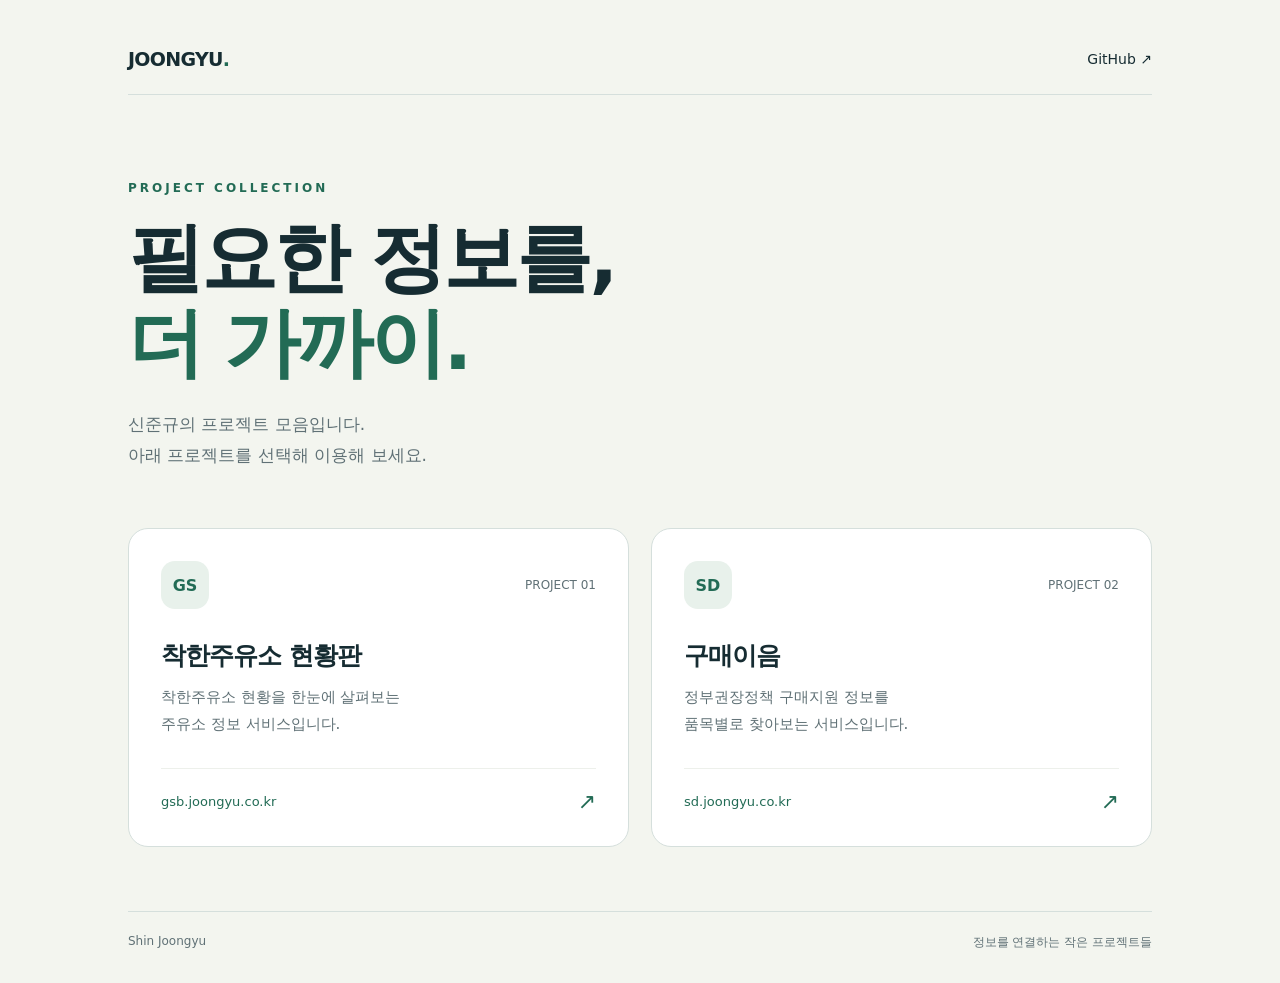
==== index.html @ e7cf06b8 "Create personal project directory" ====
<!doctype html>
<html lang="ko"><head><meta charset="utf-8"><meta name="viewport" content="width=device-width,initial-scale=1"><meta name="description" content="신준규의 프로젝트 — 착한주유소 현황판과 구매이음"><title>Joongyu · Projects</title><style>
:root{color-scheme:light;--ink:#162c32;--muted:#607176;--line:#d5dfdc;--accent:#226b55}*{box-sizing:border-box}body{margin:0;background:#f3f5ef;color:var(--ink);font-family:system-ui,-apple-system,"Segoe UI",sans-serif}main{max-width:1080px;margin:auto;padding:48px 28px 32px}header{display:flex;justify-content:space-between;align-items:center;border-bottom:1px solid var(--line);padding-bottom:24px}.brand{font-size:19px;font-weight:750;letter-spacing:-.7px}a{color:inherit}.github{font-size:14px;text-decoration:none}.intro{padding:86px 0 58px}.eyebrow{font-size:12px;letter-spacing:3px;color:var(--accent);font-weight:700}h1{font-size:clamp(42px,7vw,76px);letter-spacing:-3px;line-height:1.12;margin:20px 0 24px}h1 span{color:var(--accent)}.intro p{font-size:17px;line-height:1.8;color:var(--muted);margin:0}.grid{display:grid;grid-template-columns:1fr 1fr;gap:22px}.card{background:#fff;border:1px solid var(--line);border-radius:20px;padding:32px;text-decoration:none;display:flex;flex-direction:column;min-height:310px;transition:transform .2s,box-shadow .2s}.card:hover{transform:translateY(-4px);box-shadow:0 14px 30px #183b2810}.card:focus-visible,.github:focus-visible{outline:3px solid var(--accent);outline-offset:5px}.top{display:flex;justify-content:space-between;align-items:center}.icon{width:48px;height:48px;border-radius:14px;background:#e8f1eb;display:grid;place-items:center;font-weight:800;color:var(--accent)}.number{font-size:12px;color:var(--muted)}h2{font-size:25px;letter-spacing:-1px;margin:30px 0 12px}.card p{color:var(--muted);font-size:15px;line-height:1.8;margin:0 0 30px}.bottom{margin-top:auto;display:flex;justify-content:space-between;align-items:center;font-size:13px;color:var(--accent);border-top:1px solid #edf0eb;padding-top:20px}.arrow{font-size:22px}footer{display:flex;justify-content:space-between;margin-top:64px;padding-top:22px;border-top:1px solid var(--line);font-size:12px;color:var(--muted)}@media(max-width:640px){main{padding:28px 20px}.intro{padding:58px 0 38px}.grid{grid-template-columns:1fr}h1{letter-spacing:-2px}.card{padding:26px;min-height:280px}footer{margin-top:42px}}@media(prefers-reduced-motion:reduce){.card{transition:none}}
</style></head><body><main><header><div class="brand">JOONGYU<span style="color:var(--accent)">.</span></div><a class="github" href="https://github.com/joongyu01">GitHub ↗</a></header><section class="intro"><div class="eyebrow">PROJECT COLLECTION</div><h1>필요한 정보를,<br><span>더 가까이.</span></h1><p>신준규의 프로젝트 모음입니다.<br>아래 프로젝트를 선택해 이용해 보세요.</p></section><section class="grid" aria-label="프로젝트"><a class="card" href="https://gsb.joongyu.co.kr"><div class="top"><span class="icon" aria-hidden="true">GS</span><span class="number">PROJECT 01</span></div><h2>착한주유소 현황판</h2><p>착한주유소 현황을 한눈에 살펴보는<br>주유소 정보 서비스입니다.</p><div class="bottom"><span>gsb.joongyu.co.kr</span><span class="arrow" aria-hidden="true">↗</span></div></a><a class="card" href="https://sd.joongyu.co.kr"><div class="top"><span class="icon" aria-hidden="true">SD</span><span class="number">PROJECT 02</span></div><h2>구매이음</h2><p>정부권장정책 구매지원 정보를<br>품목별로 찾아보는 서비스입니다.</p><div class="bottom"><span>sd.joongyu.co.kr</span><span class="arrow" aria-hidden="true">↗</span></div></a></section><footer><span>Shin Joongyu</span><span>정보를 연결하는 작은 프로젝트들</span></footer></main></body></html>
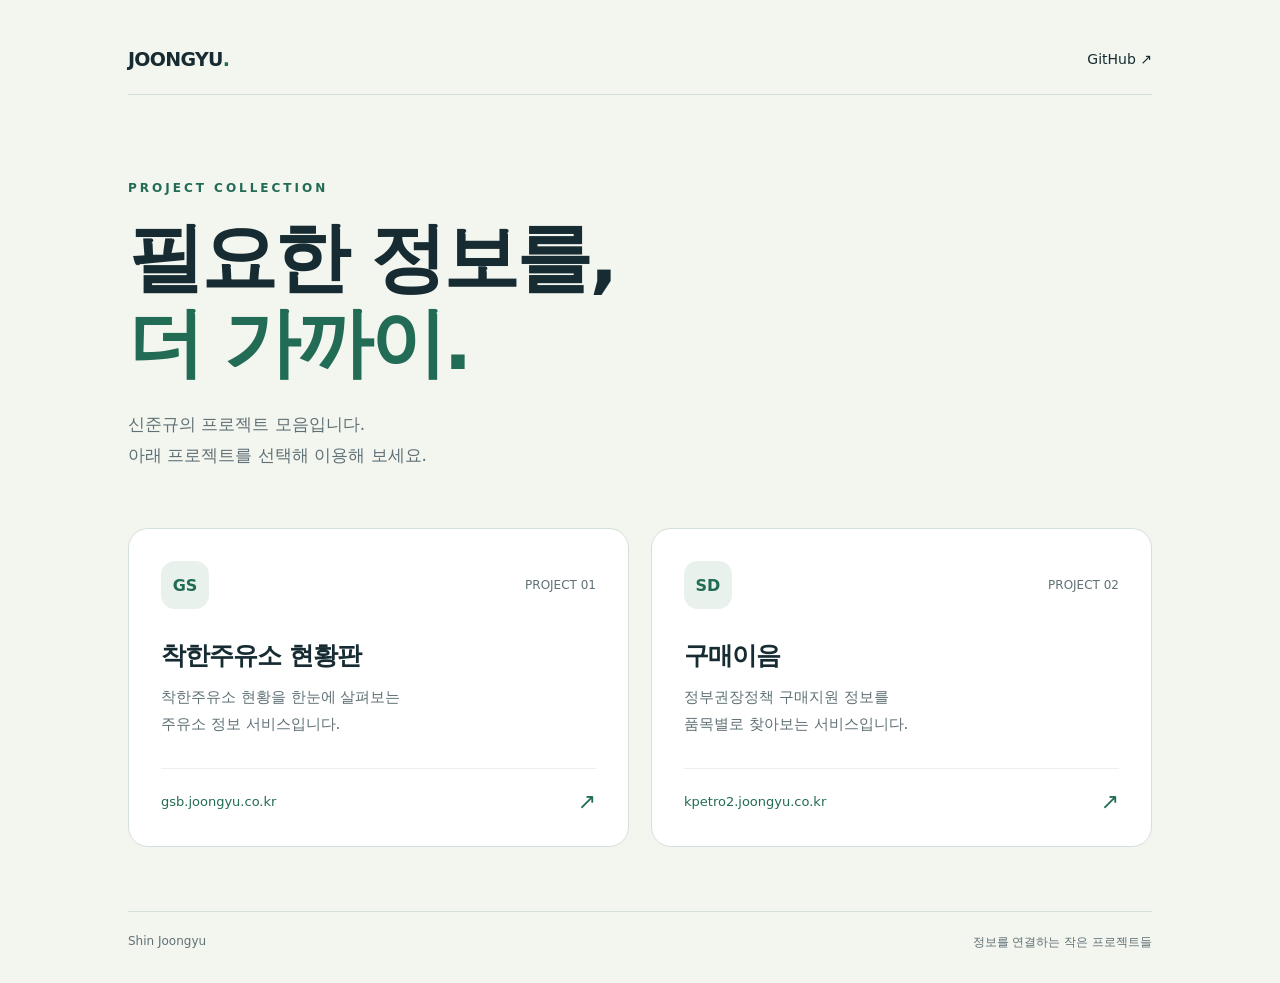
==== commit e64f37d1: "Use kpetro2 domain for purchase portal" ====
--- a/index.html
+++ b/index.html
@@ -1,4 +1,4 @@
 <!doctype html>
 <html lang="ko"><head><meta charset="utf-8"><meta name="viewport" content="width=device-width,initial-scale=1"><meta name="description" content="신준규의 프로젝트 — 착한주유소 현황판과 구매이음"><title>Joongyu · Projects</title><style>
 :root{color-scheme:light;--ink:#162c32;--muted:#607176;--line:#d5dfdc;--accent:#226b55}*{box-sizing:border-box}body{margin:0;background:#f3f5ef;color:var(--ink);font-family:system-ui,-apple-system,"Segoe UI",sans-serif}main{max-width:1080px;margin:auto;padding:48px 28px 32px}header{display:flex;justify-content:space-between;align-items:center;border-bottom:1px solid var(--line);padding-bottom:24px}.brand{font-size:19px;font-weight:750;letter-spacing:-.7px}a{color:inherit}.github{font-size:14px;text-decoration:none}.intro{padding:86px 0 58px}.eyebrow{font-size:12px;letter-spacing:3px;color:var(--accent);font-weight:700}h1{font-size:clamp(42px,7vw,76px);letter-spacing:-3px;line-height:1.12;margin:20px 0 24px}h1 span{color:var(--accent)}.intro p{font-size:17px;line-height:1.8;color:var(--muted);margin:0}.grid{display:grid;grid-template-columns:1fr 1fr;gap:22px}.card{background:#fff;border:1px solid var(--line);border-radius:20px;padding:32px;text-decoration:none;display:flex;flex-direction:column;min-height:310px;transition:transform .2s,box-shadow .2s}.card:hover{transform:translateY(-4px);box-shadow:0 14px 30px #183b2810}.card:focus-visible,.github:focus-visible{outline:3px solid var(--accent);outline-offset:5px}.top{display:flex;justify-content:space-between;align-items:center}.icon{width:48px;height:48px;border-radius:14px;background:#e8f1eb;display:grid;place-items:center;font-weight:800;color:var(--accent)}.number{font-size:12px;color:var(--muted)}h2{font-size:25px;letter-spacing:-1px;margin:30px 0 12px}.card p{color:var(--muted);font-size:15px;line-height:1.8;margin:0 0 30px}.bottom{margin-top:auto;display:flex;justify-content:space-between;align-items:center;font-size:13px;color:var(--accent);border-top:1px solid #edf0eb;padding-top:20px}.arrow{font-size:22px}footer{display:flex;justify-content:space-between;margin-top:64px;padding-top:22px;border-top:1px solid var(--line);font-size:12px;color:var(--muted)}@media(max-width:640px){main{padding:28px 20px}.intro{padding:58px 0 38px}.grid{grid-template-columns:1fr}h1{letter-spacing:-2px}.card{padding:26px;min-height:280px}footer{margin-top:42px}}@media(prefers-reduced-motion:reduce){.card{transition:none}}
-</style></head><body><main><header><div class="brand">JOONGYU<span style="color:var(--accent)">.</span></div><a class="github" href="https://github.com/joongyu01">GitHub ↗</a></header><section class="intro"><div class="eyebrow">PROJECT COLLECTION</div><h1>필요한 정보를,<br><span>더 가까이.</span></h1><p>신준규의 프로젝트 모음입니다.<br>아래 프로젝트를 선택해 이용해 보세요.</p></section><section class="grid" aria-label="프로젝트"><a class="card" href="https://gsb.joongyu.co.kr"><div class="top"><span class="icon" aria-hidden="true">GS</span><span class="number">PROJECT 01</span></div><h2>착한주유소 현황판</h2><p>착한주유소 현황을 한눈에 살펴보는<br>주유소 정보 서비스입니다.</p><div class="bottom"><span>gsb.joongyu.co.kr</span><span class="arrow" aria-hidden="true">↗</span></div></a><a class="card" href="https://sd.joongyu.co.kr"><div class="top"><span class="icon" aria-hidden="true">SD</span><span class="number">PROJECT 02</span></div><h2>구매이음</h2><p>정부권장정책 구매지원 정보를<br>품목별로 찾아보는 서비스입니다.</p><div class="bottom"><span>sd.joongyu.co.kr</span><span class="arrow" aria-hidden="true">↗</span></div></a></section><footer><span>Shin Joongyu</span><span>정보를 연결하는 작은 프로젝트들</span></footer></main></body></html>
+</style></head><body><main><header><div class="brand">JOONGYU<span style="color:var(--accent)">.</span></div><a class="github" href="https://github.com/joongyu01">GitHub ↗</a></header><section class="intro"><div class="eyebrow">PROJECT COLLECTION</div><h1>필요한 정보를,<br><span>더 가까이.</span></h1><p>신준규의 프로젝트 모음입니다.<br>아래 프로젝트를 선택해 이용해 보세요.</p></section><section class="grid" aria-label="프로젝트"><a class="card" href="https://gsb.joongyu.co.kr"><div class="top"><span class="icon" aria-hidden="true">GS</span><span class="number">PROJECT 01</span></div><h2>착한주유소 현황판</h2><p>착한주유소 현황을 한눈에 살펴보는<br>주유소 정보 서비스입니다.</p><div class="bottom"><span>gsb.joongyu.co.kr</span><span class="arrow" aria-hidden="true">↗</span></div></a><a class="card" href="https://kpetro2.joongyu.co.kr"><div class="top"><span class="icon" aria-hidden="true">SD</span><span class="number">PROJECT 02</span></div><h2>구매이음</h2><p>정부권장정책 구매지원 정보를<br>품목별로 찾아보는 서비스입니다.</p><div class="bottom"><span>kpetro2.joongyu.co.kr</span><span class="arrow" aria-hidden="true">↗</span></div></a></section><footer><span>Shin Joongyu</span><span>정보를 연결하는 작은 프로젝트들</span></footer></main></body></html>
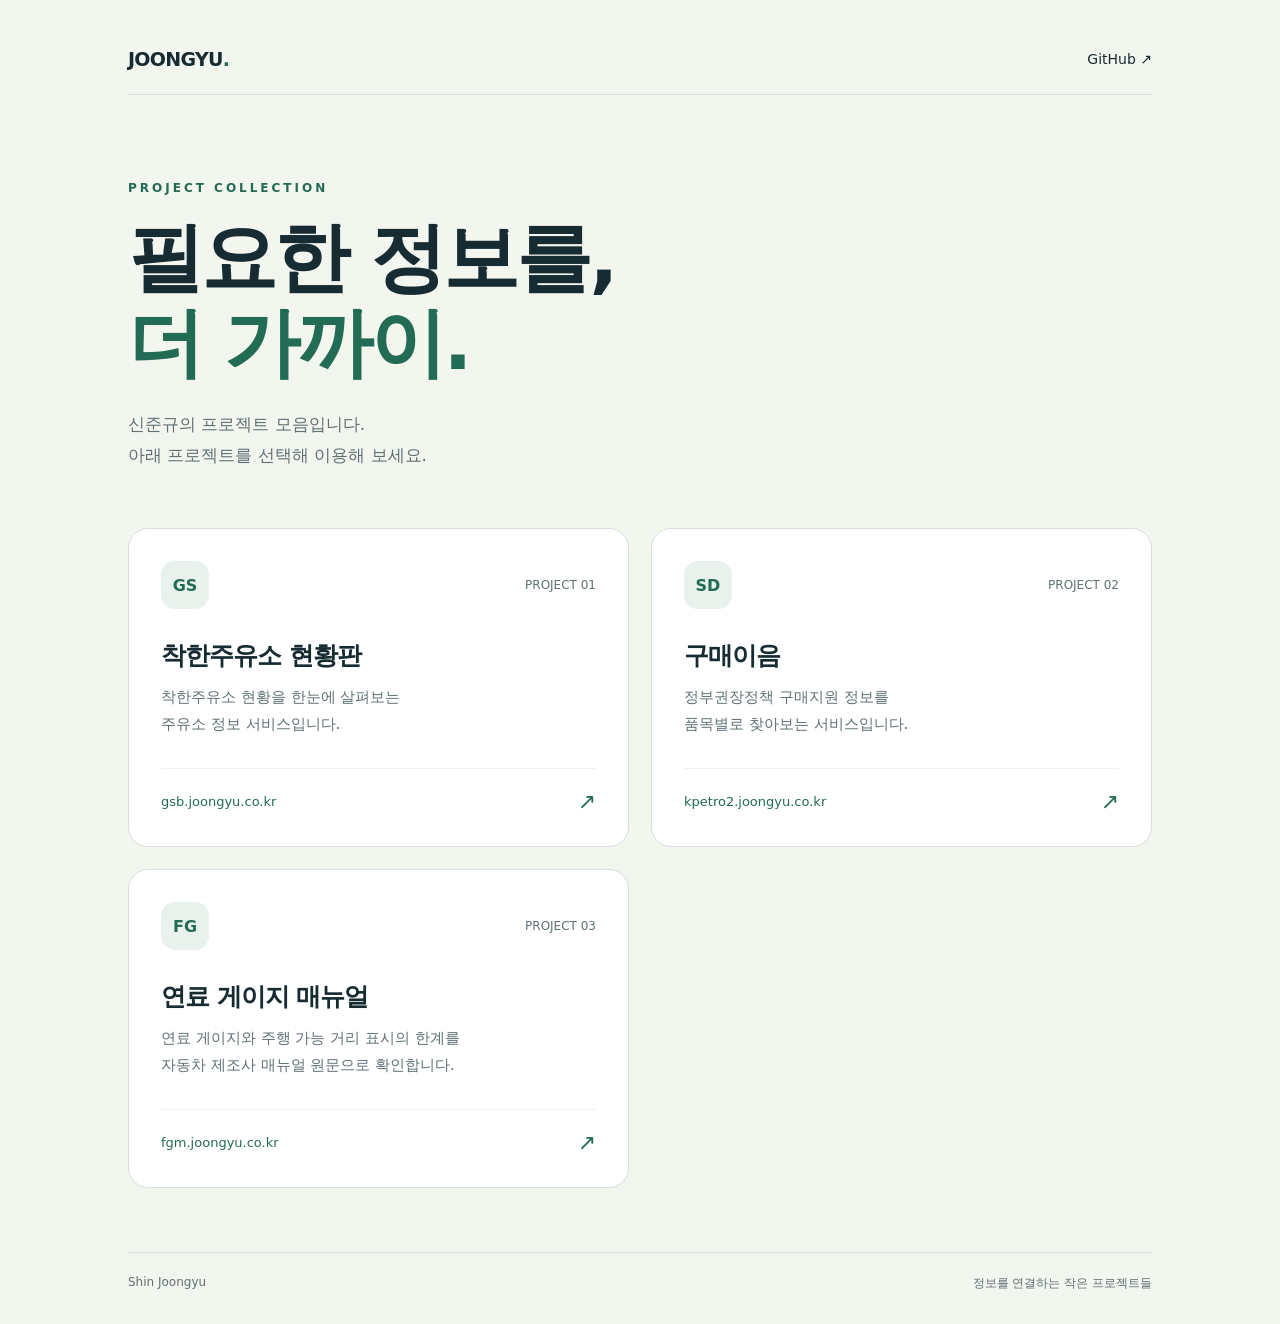
==== commit 71c1641a: "Add fuel gauge manuals to project directory" ====
--- a/index.html
+++ b/index.html
@@ -1,4 +1,4 @@
 <!doctype html>
-<html lang="ko"><head><meta charset="utf-8"><meta name="viewport" content="width=device-width,initial-scale=1"><meta name="description" content="신준규의 프로젝트 — 착한주유소 현황판과 구매이음"><title>Joongyu · Projects</title><style>
+<html lang="ko"><head><meta charset="utf-8"><meta name="viewport" content="width=device-width,initial-scale=1"><meta name="description" content="신준규의 프로젝트 — 착한주유소 현황판, 구매이음, 연료 게이지 매뉴얼"><title>Joongyu · Projects</title><style>
 :root{color-scheme:light;--ink:#162c32;--muted:#607176;--line:#d5dfdc;--accent:#226b55}*{box-sizing:border-box}body{margin:0;background:#f3f5ef;color:var(--ink);font-family:system-ui,-apple-system,"Segoe UI",sans-serif}main{max-width:1080px;margin:auto;padding:48px 28px 32px}header{display:flex;justify-content:space-between;align-items:center;border-bottom:1px solid var(--line);padding-bottom:24px}.brand{font-size:19px;font-weight:750;letter-spacing:-.7px}a{color:inherit}.github{font-size:14px;text-decoration:none}.intro{padding:86px 0 58px}.eyebrow{font-size:12px;letter-spacing:3px;color:var(--accent);font-weight:700}h1{font-size:clamp(42px,7vw,76px);letter-spacing:-3px;line-height:1.12;margin:20px 0 24px}h1 span{color:var(--accent)}.intro p{font-size:17px;line-height:1.8;color:var(--muted);margin:0}.grid{display:grid;grid-template-columns:1fr 1fr;gap:22px}.card{background:#fff;border:1px solid var(--line);border-radius:20px;padding:32px;text-decoration:none;display:flex;flex-direction:column;min-height:310px;transition:transform .2s,box-shadow .2s}.card:hover{transform:translateY(-4px);box-shadow:0 14px 30px #183b2810}.card:focus-visible,.github:focus-visible{outline:3px solid var(--accent);outline-offset:5px}.top{display:flex;justify-content:space-between;align-items:center}.icon{width:48px;height:48px;border-radius:14px;background:#e8f1eb;display:grid;place-items:center;font-weight:800;color:var(--accent)}.number{font-size:12px;color:var(--muted)}h2{font-size:25px;letter-spacing:-1px;margin:30px 0 12px}.card p{color:var(--muted);font-size:15px;line-height:1.8;margin:0 0 30px}.bottom{margin-top:auto;display:flex;justify-content:space-between;align-items:center;font-size:13px;color:var(--accent);border-top:1px solid #edf0eb;padding-top:20px}.arrow{font-size:22px}footer{display:flex;justify-content:space-between;margin-top:64px;padding-top:22px;border-top:1px solid var(--line);font-size:12px;color:var(--muted)}@media(max-width:640px){main{padding:28px 20px}.intro{padding:58px 0 38px}.grid{grid-template-columns:1fr}h1{letter-spacing:-2px}.card{padding:26px;min-height:280px}footer{margin-top:42px}}@media(prefers-reduced-motion:reduce){.card{transition:none}}
-</style></head><body><main><header><div class="brand">JOONGYU<span style="color:var(--accent)">.</span></div><a class="github" href="https://github.com/joongyu01">GitHub ↗</a></header><section class="intro"><div class="eyebrow">PROJECT COLLECTION</div><h1>필요한 정보를,<br><span>더 가까이.</span></h1><p>신준규의 프로젝트 모음입니다.<br>아래 프로젝트를 선택해 이용해 보세요.</p></section><section class="grid" aria-label="프로젝트"><a class="card" href="https://gsb.joongyu.co.kr"><div class="top"><span class="icon" aria-hidden="true">GS</span><span class="number">PROJECT 01</span></div><h2>착한주유소 현황판</h2><p>착한주유소 현황을 한눈에 살펴보는<br>주유소 정보 서비스입니다.</p><div class="bottom"><span>gsb.joongyu.co.kr</span><span class="arrow" aria-hidden="true">↗</span></div></a><a class="card" href="https://kpetro2.joongyu.co.kr"><div class="top"><span class="icon" aria-hidden="true">SD</span><span class="number">PROJECT 02</span></div><h2>구매이음</h2><p>정부권장정책 구매지원 정보를<br>품목별로 찾아보는 서비스입니다.</p><div class="bottom"><span>kpetro2.joongyu.co.kr</span><span class="arrow" aria-hidden="true">↗</span></div></a></section><footer><span>Shin Joongyu</span><span>정보를 연결하는 작은 프로젝트들</span></footer></main></body></html>
+</style></head><body><main><header><div class="brand">JOONGYU<span style="color:var(--accent)">.</span></div><a class="github" href="https://github.com/joongyu01">GitHub ↗</a></header><section class="intro"><div class="eyebrow">PROJECT COLLECTION</div><h1>필요한 정보를,<br><span>더 가까이.</span></h1><p>신준규의 프로젝트 모음입니다.<br>아래 프로젝트를 선택해 이용해 보세요.</p></section><section class="grid" aria-label="프로젝트"><a class="card" href="https://gsb.joongyu.co.kr"><div class="top"><span class="icon" aria-hidden="true">GS</span><span class="number">PROJECT 01</span></div><h2>착한주유소 현황판</h2><p>착한주유소 현황을 한눈에 살펴보는<br>주유소 정보 서비스입니다.</p><div class="bottom"><span>gsb.joongyu.co.kr</span><span class="arrow" aria-hidden="true">↗</span></div></a><a class="card" href="https://kpetro2.joongyu.co.kr"><div class="top"><span class="icon" aria-hidden="true">SD</span><span class="number">PROJECT 02</span></div><h2>구매이음</h2><p>정부권장정책 구매지원 정보를<br>품목별로 찾아보는 서비스입니다.</p><div class="bottom"><span>kpetro2.joongyu.co.kr</span><span class="arrow" aria-hidden="true">↗</span></div></a><a class="card" href="https://fgm.joongyu.co.kr/"><div class="top"><span class="icon" aria-hidden="true">FG</span><span class="number">PROJECT 03</span></div><h2>연료 게이지 매뉴얼</h2><p>연료 게이지와 주행 가능 거리 표시의 한계를<br>자동차 제조사 매뉴얼 원문으로 확인합니다.</p><div class="bottom"><span>fgm.joongyu.co.kr</span><span class="arrow" aria-hidden="true">↗</span></div></a></section><footer><span>Shin Joongyu</span><span>정보를 연결하는 작은 프로젝트들</span></footer></main></body></html>
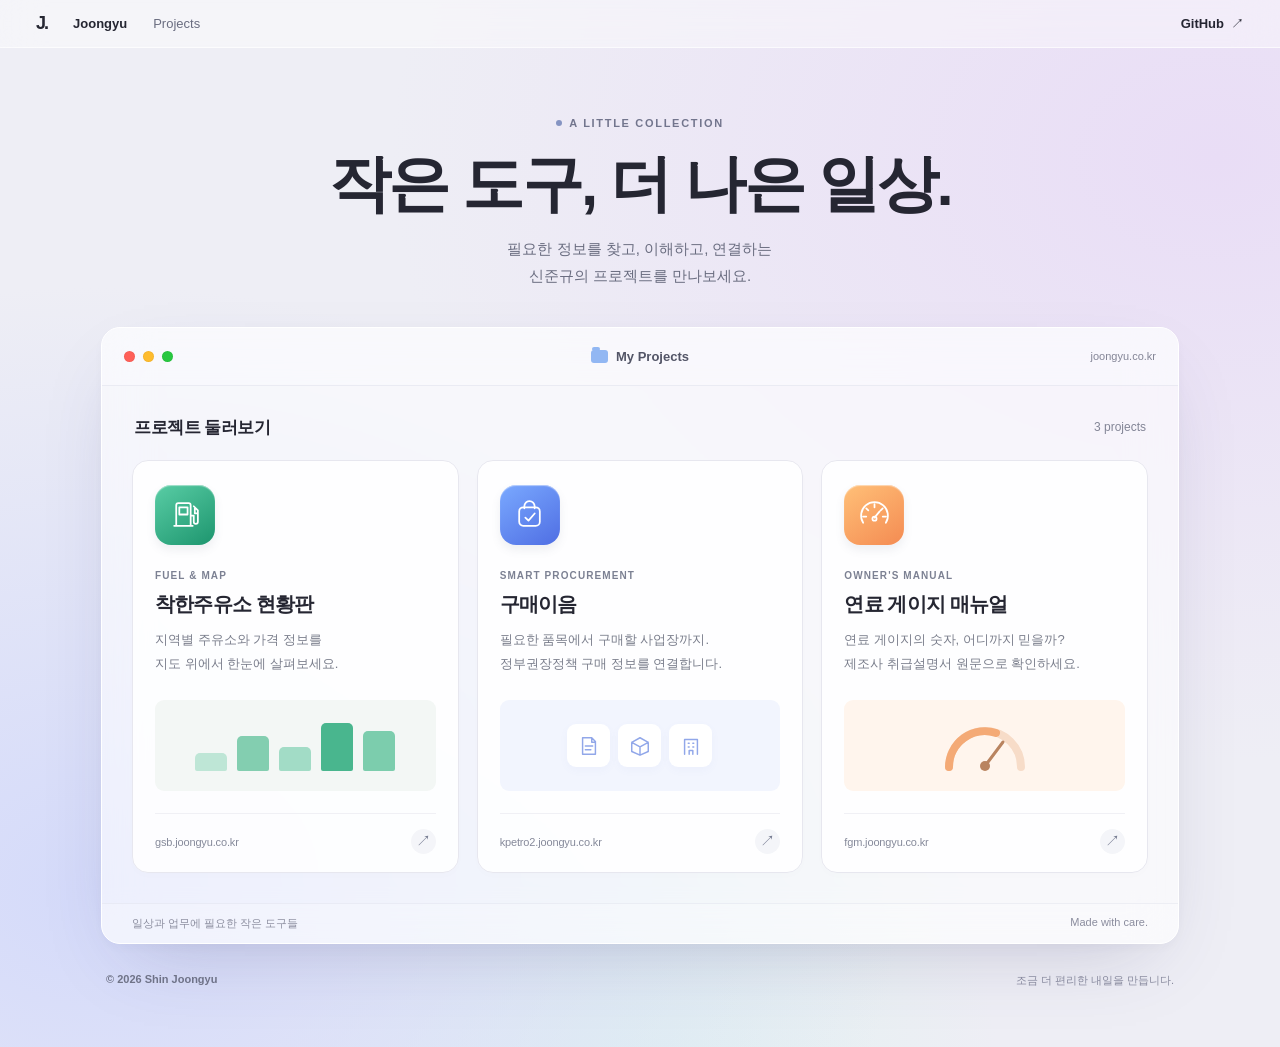
==== commit c3889bf9: "Redesign project homepage with macOS-inspired styling" ====
--- a/index.html
+++ b/index.html
@@ -1,4 +1,18 @@
 <!doctype html>
-<html lang="ko"><head><meta charset="utf-8"><meta name="viewport" content="width=device-width,initial-scale=1"><meta name="description" content="신준규의 프로젝트 — 착한주유소 현황판, 구매이음, 연료 게이지 매뉴얼"><title>Joongyu · Projects</title><style>
-:root{color-scheme:light;--ink:#162c32;--muted:#607176;--line:#d5dfdc;--accent:#226b55}*{box-sizing:border-box}body{margin:0;background:#f3f5ef;color:var(--ink);font-family:system-ui,-apple-system,"Segoe UI",sans-serif}main{max-width:1080px;margin:auto;padding:48px 28px 32px}header{display:flex;justify-content:space-between;align-items:center;border-bottom:1px solid var(--line);padding-bottom:24px}.brand{font-size:19px;font-weight:750;letter-spacing:-.7px}a{color:inherit}.github{font-size:14px;text-decoration:none}.intro{padding:86px 0 58px}.eyebrow{font-size:12px;letter-spacing:3px;color:var(--accent);font-weight:700}h1{font-size:clamp(42px,7vw,76px);letter-spacing:-3px;line-height:1.12;margin:20px 0 24px}h1 span{color:var(--accent)}.intro p{font-size:17px;line-height:1.8;color:var(--muted);margin:0}.grid{display:grid;grid-template-columns:1fr 1fr;gap:22px}.card{background:#fff;border:1px solid var(--line);border-radius:20px;padding:32px;text-decoration:none;display:flex;flex-direction:column;min-height:310px;transition:transform .2s,box-shadow .2s}.card:hover{transform:translateY(-4px);box-shadow:0 14px 30px #183b2810}.card:focus-visible,.github:focus-visible{outline:3px solid var(--accent);outline-offset:5px}.top{display:flex;justify-content:space-between;align-items:center}.icon{width:48px;height:48px;border-radius:14px;background:#e8f1eb;display:grid;place-items:center;font-weight:800;color:var(--accent)}.number{font-size:12px;color:var(--muted)}h2{font-size:25px;letter-spacing:-1px;margin:30px 0 12px}.card p{color:var(--muted);font-size:15px;line-height:1.8;margin:0 0 30px}.bottom{margin-top:auto;display:flex;justify-content:space-between;align-items:center;font-size:13px;color:var(--accent);border-top:1px solid #edf0eb;padding-top:20px}.arrow{font-size:22px}footer{display:flex;justify-content:space-between;margin-top:64px;padding-top:22px;border-top:1px solid var(--line);font-size:12px;color:var(--muted)}@media(max-width:640px){main{padding:28px 20px}.intro{padding:58px 0 38px}.grid{grid-template-columns:1fr}h1{letter-spacing:-2px}.card{padding:26px;min-height:280px}footer{margin-top:42px}}@media(prefers-reduced-motion:reduce){.card{transition:none}}
-</style></head><body><main><header><div class="brand">JOONGYU<span style="color:var(--accent)">.</span></div><a class="github" href="https://github.com/joongyu01">GitHub ↗</a></header><section class="intro"><div class="eyebrow">PROJECT COLLECTION</div><h1>필요한 정보를,<br><span>더 가까이.</span></h1><p>신준규의 프로젝트 모음입니다.<br>아래 프로젝트를 선택해 이용해 보세요.</p></section><section class="grid" aria-label="프로젝트"><a class="card" href="https://gsb.joongyu.co.kr"><div class="top"><span class="icon" aria-hidden="true">GS</span><span class="number">PROJECT 01</span></div><h2>착한주유소 현황판</h2><p>착한주유소 현황을 한눈에 살펴보는<br>주유소 정보 서비스입니다.</p><div class="bottom"><span>gsb.joongyu.co.kr</span><span class="arrow" aria-hidden="true">↗</span></div></a><a class="card" href="https://kpetro2.joongyu.co.kr"><div class="top"><span class="icon" aria-hidden="true">SD</span><span class="number">PROJECT 02</span></div><h2>구매이음</h2><p>정부권장정책 구매지원 정보를<br>품목별로 찾아보는 서비스입니다.</p><div class="bottom"><span>kpetro2.joongyu.co.kr</span><span class="arrow" aria-hidden="true">↗</span></div></a><a class="card" href="https://fgm.joongyu.co.kr/"><div class="top"><span class="icon" aria-hidden="true">FG</span><span class="number">PROJECT 03</span></div><h2>연료 게이지 매뉴얼</h2><p>연료 게이지와 주행 가능 거리 표시의 한계를<br>자동차 제조사 매뉴얼 원문으로 확인합니다.</p><div class="bottom"><span>fgm.joongyu.co.kr</span><span class="arrow" aria-hidden="true">↗</span></div></a></section><footer><span>Shin Joongyu</span><span>정보를 연결하는 작은 프로젝트들</span></footer></main></body></html>
+<html lang="ko">
+<head>
+<meta charset="utf-8"><meta name="viewport" content="width=device-width,initial-scale=1">
+<meta name="description" content="신준규의 프로젝트 — 착한주유소 현황판, 구매이음, 연료 게이지 매뉴얼">
+<meta name="theme-color" content="#ececf6"><title>Joongyu · Projects</title>
+<style>
+:root{color-scheme:light;--ink:#252632;--muted:#6a6d80;--blue:#4369dc}*{box-sizing:border-box}body{margin:0;min-height:100svh;color:var(--ink);font-family:-apple-system,BlinkMacSystemFont,"Segoe UI","Apple SD Gothic Neo","Malgun Gothic",sans-serif;background:#eeeef5;background-image:radial-gradient(ellipse at 8% 85%,#d4dafa 0,transparent 48%),radial-gradient(ellipse at 95% 15%,#e9ddf6 0,transparent 48%),radial-gradient(ellipse at 50% 110%,#e1f2f0 0,transparent 40%)}a{color:inherit;text-decoration:none}a:focus-visible{outline:3px solid #4369dc;outline-offset:6px}.skip{position:fixed;top:-100px;left:20px;z-index:5;padding:12px;background:white}.skip:focus{top:12px}.menubar{height:48px;display:flex;align-items:center;justify-content:space-between;padding:0 36px;background:#ffffff65;border-bottom:1px solid #ffffffa8;backdrop-filter:blur(20px);font-size:13px}.menuleft{display:flex;align-items:center;gap:26px}.monogram{font-size:18px;font-weight:850;letter-spacing:-2px}.menuleft strong{font-weight:650}.menuleft span:last-child{color:var(--muted)}.github{display:flex;align-items:center;gap:7px;font-weight:550}.github svg{width:16px;height:16px}main{max-width:1150px;margin:0 auto;padding:64px 36px 30px}.intro{text-align:center;margin-bottom:38px}.eyebrow{display:inline-flex;align-items:center;gap:7px;font-size:11px;font-weight:650;letter-spacing:1.7px;color:#72758d}.eyebrow::before{content:"";width:6px;height:6px;background:#8594c2;border-radius:50%}h1{font-size:clamp(38px,5.5vw,62px);line-height:1.16;letter-spacing:-2.6px;font-weight:730;margin:18px 0 15px}.intro p{margin:0;color:var(--muted);font-size:15px;line-height:1.8}.window{overflow:hidden;background:#ffffff94;border:1px solid #fff;border-radius:19px;box-shadow:0 30px 75px -30px #45447740,0 4px 14px #54537509;backdrop-filter:blur(24px)}.toolbar{height:58px;display:grid;grid-template-columns:1fr auto 1fr;align-items:center;padding:0 22px;border-bottom:1px solid #d6d7e56e;background:#f9f9fd8c}.lights{display:flex;gap:8px}.lights i{width:11px;height:11px;border-radius:50%;box-shadow:inset 0 0 0 1px #0000000b;background:#ff6058}.lights i:nth-child(2){background:#febc2e}.lights i:nth-child(3){background:#28c840}.windowtitle{font-size:13px;font-weight:600;color:#535567;display:flex;align-items:center;gap:8px}.folder{width:17px;height:13px;border-radius:3px;background:#92b7f3;position:relative}.folder:before{content:"";position:absolute;top:-3px;left:1px;width:8px;height:4px;border-radius:2px;background:#92b7f3}.viewlabel{justify-self:end;font-size:11px;color:#838596}.windowbody{padding:30px}.sectionhead{display:flex;justify-content:space-between;align-items:center;margin:0 2px 21px}.sectionhead h2{font-size:17px;letter-spacing:-.5px;margin:0;font-weight:650}.sectionhead span{font-size:12px;color:#838596}.grid{display:grid;grid-template-columns:repeat(3,minmax(0,1fr));gap:18px}.card{display:flex;flex-direction:column;min-width:0;padding:24px 22px 18px;border:1px solid #e7e7ef;border-radius:16px;background:#ffffffdc;box-shadow:0 3px 8px #20244803;transition:transform .2s,box-shadow .2s,border-color .2s}.card:hover{transform:translateY(-5px);border-color:#c6cbe5;box-shadow:0 14px 28px #42457414}.appicon{width:60px;height:60px;border-radius:16px;display:grid;place-items:center;color:#fff;box-shadow:inset 0 1px 1px #ffffff80,0 5px 10px #53627218;background:linear-gradient(145deg,#59cda5,#1d956e)}.appicon svg{width:33px;height:33px;stroke:currentColor;fill:none;stroke-width:1.7;stroke-linecap:round;stroke-linejoin:round}.blue{background:linear-gradient(145deg,#7aa9ff,#4f6ee3)}.orange{background:linear-gradient(145deg,#ffc078,#f48b52)}.category{font-size:10px;color:#7c8193;letter-spacing:1.1px;margin:25px 0 9px;font-weight:650}.card h3{font-size:20px;letter-spacing:-.8px;line-height:1.4;margin:0 0 10px;font-weight:680}.card p{font-size:13px;color:#7a7e8c;line-height:1.85;margin:0 0 24px;min-height:48px;word-break:keep-all}.preview{height:91px;border-radius:9px;margin:0 0 22px;overflow:hidden;position:relative;background:#f3f7f5;display:flex;align-items:center;justify-content:center;gap:9px}.bars{align-items:flex-end;padding:20px 28px;gap:10px}.bars span{flex:1;max-width:32px;border-radius:5px 5px 2px 2px;background:#bee6d6;height:35%}.bars span:nth-child(2){height:68%;background:#83ceb0}.bars span:nth-child(3){height:48%;background:#a2dcc6}.bars span:nth-child(4){height:95%;background:#49b68e}.bars span:nth-child(5){height:78%;background:#7ccdAD}.tiles{background:#f2f5fe;gap:8px}.tiles span{height:43px;width:43px;border-radius:9px;background:white;box-shadow:0 3px 8px #627dcc0c;display:grid;place-items:center;color:#91a7e9}.tiles svg{width:22px;height:22px;stroke:currentColor;fill:none;stroke-width:1.6;stroke-linecap:round;stroke-linejoin:round}.gauge{background:#fff5ed}.gauge svg{width:108px;height:65px}.cardbottom{margin-top:auto;padding-top:15px;border-top:1px solid #f0f0f5;display:flex;align-items:center;justify-content:space-between;gap:5px;font-size:11px;color:#85899a;letter-spacing:-.15px}.open{width:25px;height:25px;border-radius:50%;background:#f4f5f9;color:#787e93;display:grid;place-items:center;font-size:15px;transition:background .2s,color .2s}.card:hover .open{background:#4269db;color:white}.statusbar{padding:12px 30px;border-top:1px solid #dadce966;font-size:11px;display:flex;justify-content:space-between;color:#8b8d9e;background:#ffffff30}.footer{display:flex;justify-content:space-between;gap:16px;color:#8b8da0;font-size:11px;padding:29px 5px}.footer span:first-child{font-weight:600;color:#717589}@media(min-width:1450px){main{padding-top:95px}}@media(max-width:800px){main{padding:44px 22px 20px}.windowbody{padding:23px}.grid{gap:12px}.card{padding:20px 15px 15px}.card h3{font-size:17px}.card p{font-size:12px}.preview{height:75px}.cardbottom{font-size:10px}.intro{margin-bottom:30px}}@media(max-width:620px){.menubar{padding:0 22px;height:44px}.menuleft{gap:18px}.menuleft span:last-child{display:none}main{padding:38px 16px 18px}h1{letter-spacing:-1.7px;font-size:38px}.intro p{font-size:13px}.window{border-radius:16px}.toolbar{padding:0 16px;height:50px}.viewlabel{display:none}.windowtitle{grid-column:2}.windowbody{padding:21px 16px}.sectionhead{margin-bottom:16px}.grid{grid-template-columns:1fr;gap:14px}.card{padding:21px}.appicon{width:52px;height:52px;border-radius:14px}.category{margin-top:18px}.card h3{font-size:21px}.card p{font-size:13px;min-height:0;margin-bottom:18px}.preview{height:76px;margin-bottom:17px}.cardbottom{font-size:12px}.statusbar{padding:12px 18px}.statusbar span:last-child{display:none}.footer{font-size:10px;padding:23px 3px}.footer span:last-child{max-width:160px;text-align:right}}@media(prefers-reduced-motion:reduce){*{transition:none!important}}
+</style></head>
+<body><a class="skip" href="#projects">프로젝트 바로가기</a>
+<header class="menubar"><div class="menuleft"><a href="/" class="monogram" aria-label="Joongyu 홈">J.</a><strong>Joongyu</strong><span>Projects</span></div><a class="github" href="https://github.com/joongyu01">GitHub <span aria-hidden="true">↗</span></a></header>
+<main><section class="intro"><div class="eyebrow">A LITTLE COLLECTION</div><h1>작은 도구, 더 나은 일상.</h1><p>필요한 정보를 찾고, 이해하고, 연결하는<br>신준규의 프로젝트를 만나보세요.</p></section>
+<section class="window" id="projects" aria-labelledby="project-title"><div class="toolbar"><div class="lights" aria-hidden="true"><i></i><i></i><i></i></div><div class="windowtitle"><span class="folder" aria-hidden="true"></span>My Projects</div><span class="viewlabel">joongyu.co.kr</span></div><div class="windowbody"><div class="sectionhead"><h2 id="project-title">프로젝트 둘러보기</h2><span>3 projects</span></div><div class="grid">
+<a class="card" href="https://gsb.joongyu.co.kr/"><div class="appicon" aria-hidden="true"><svg viewBox="0 0 32 32"><path d="M7 27V7a2 2 0 0 1 2-2h10a2 2 0 0 1 2 2v20M5 27h18M10 9h8v7h-8zM21 17h3v6a2 2 0 0 0 4 0V12l-4-4M25 10v5h3"/></svg></div><div class="category">FUEL & MAP</div><h3>착한주유소 현황판</h3><p>지역별 주유소와 가격 정보를<br>지도 위에서 한눈에 살펴보세요.</p><div class="preview bars" aria-hidden="true"><span></span><span></span><span></span><span></span><span></span></div><div class="cardbottom"><span>gsb.joongyu.co.kr</span><span class="open" aria-hidden="true">↗</span></div></a>
+<a class="card" href="https://kpetro2.joongyu.co.kr/"><div class="appicon blue" aria-hidden="true"><svg viewBox="0 0 32 32"><rect x="6" y="9" width="20" height="18" rx="4"/><path d="M11 10V8a5 5 0 0 1 10 0v2M12 19l3 3 6-7"/></svg></div><div class="category">SMART PROCUREMENT</div><h3>구매이음</h3><p>필요한 품목에서 구매할 사업장까지.<br>정부권장정책 구매 정보를 연결합니다.</p><div class="preview tiles" aria-hidden="true"><span><svg viewBox="0 0 24 24"><path d="M5 3h10l4 4v14H5zM15 3v5h4M8 12h8M8 16h6"/></svg></span><span><svg viewBox="0 0 24 24"><path d="M3 8l9-5 9 5v10l-9 4-9-4zM3 8l9 5 9-5M12 13v9"/></svg></span><span><svg viewBox="0 0 24 24"><path d="M5 21V5h14v16M9 9h1M14 9h1M9 13h1M14 13h1M10 21v-4h4v4"/></svg></span></div><div class="cardbottom"><span>kpetro2.joongyu.co.kr</span><span class="open" aria-hidden="true">↗</span></div></a>
+<a class="card" href="https://fgm.joongyu.co.kr/"><div class="appicon orange" aria-hidden="true"><svg viewBox="0 0 32 32"><path d="M5 24a13 13 0 1 1 22 0M8 10l2 2M16 6v3M24 10l-2 2M5 18h3M24 18h3M16 19l5-6"/><circle cx="16" cy="20" r="2"/></svg></div><div class="category">OWNER'S MANUAL</div><h3>연료 게이지 매뉴얼</h3><p>연료 게이지의 숫자, 어디까지 믿을까?<br>제조사 취급설명서 원문으로 확인하세요.</p><div class="preview gauge" aria-hidden="true"><svg viewBox="0 0 108 65" fill="none"><path d="M18 54a36 36 0 0 1 72 0" stroke="#f7dcc8" stroke-width="8" stroke-linecap="round"/><path d="M18 54a36 36 0 0 1 47-34" stroke="#f4aa76" stroke-width="8" stroke-linecap="round"/><path d="M54 53l18-24" stroke="#b98460" stroke-width="3" stroke-linecap="round"/><circle cx="54" cy="53" r="5" fill="#b98460"/></svg></div><div class="cardbottom"><span>fgm.joongyu.co.kr</span><span class="open" aria-hidden="true">↗</span></div></a>
+</div></div><div class="statusbar"><span>일상과 업무에 필요한 작은 도구들</span><span>Made with care.</span></div></section>
+<footer class="footer"><span>© 2026 Shin Joongyu</span><span>조금 더 편리한 내일을 만듭니다.</span></footer></main></body></html>
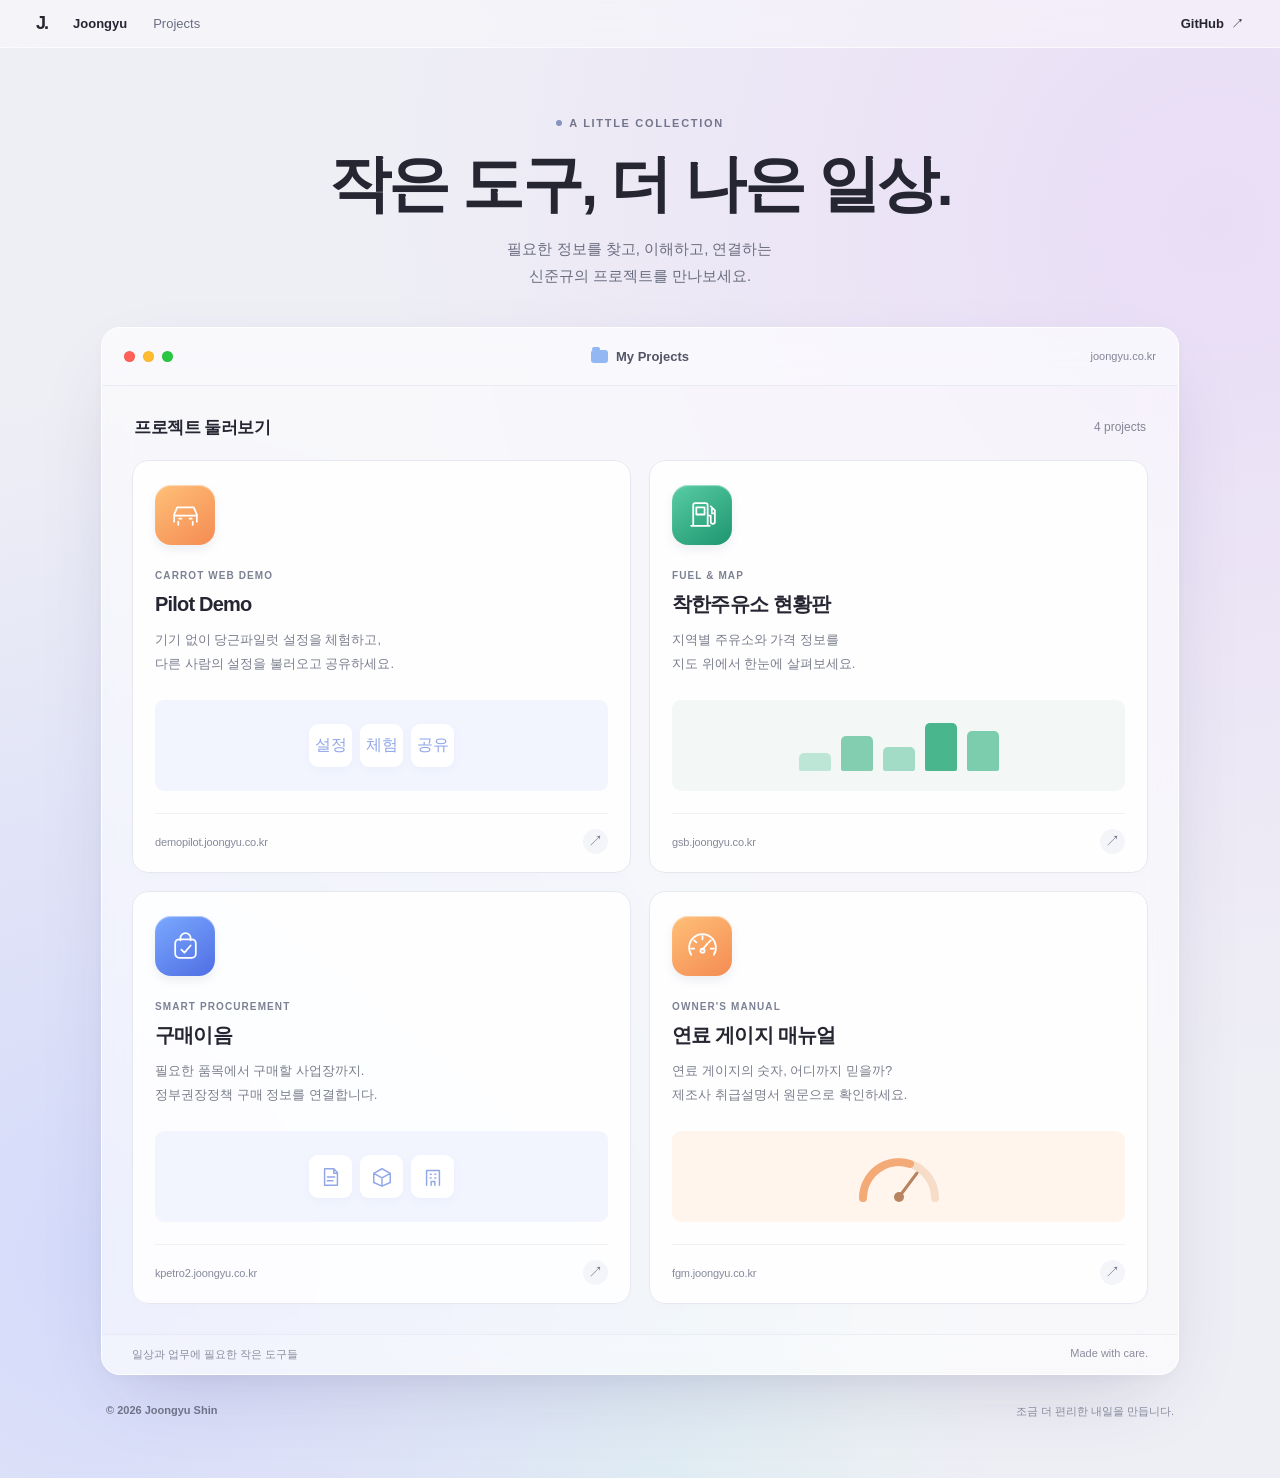
==== commit 1bb77475: "Add Pilot Demo to project links" ====
--- a/index.html
+++ b/index.html
@@ -2,17 +2,18 @@
 <html lang="ko">
 <head>
 <meta charset="utf-8"><meta name="viewport" content="width=device-width,initial-scale=1">
-<meta name="description" content="신준규의 프로젝트 — 착한주유소 현황판, 구매이음, 연료 게이지 매뉴얼">
+<meta name="description" content="신준규의 프로젝트 — 착한주유소 현황판, 구매이음, 연료 게이지 매뉴얼, Pilot Demo">
 <meta name="theme-color" content="#ececf6"><title>Joongyu · Projects</title>
 <style>
-:root{color-scheme:light;--ink:#252632;--muted:#6a6d80;--blue:#4369dc}*{box-sizing:border-box}body{margin:0;min-height:100svh;color:var(--ink);font-family:-apple-system,BlinkMacSystemFont,"Segoe UI","Apple SD Gothic Neo","Malgun Gothic",sans-serif;background:#eeeef5;background-image:radial-gradient(ellipse at 8% 85%,#d4dafa 0,transparent 48%),radial-gradient(ellipse at 95% 15%,#e9ddf6 0,transparent 48%),radial-gradient(ellipse at 50% 110%,#e1f2f0 0,transparent 40%)}a{color:inherit;text-decoration:none}a:focus-visible{outline:3px solid #4369dc;outline-offset:6px}.skip{position:fixed;top:-100px;left:20px;z-index:5;padding:12px;background:white}.skip:focus{top:12px}.menubar{height:48px;display:flex;align-items:center;justify-content:space-between;padding:0 36px;background:#ffffff65;border-bottom:1px solid #ffffffa8;backdrop-filter:blur(20px);font-size:13px}.menuleft{display:flex;align-items:center;gap:26px}.monogram{font-size:18px;font-weight:850;letter-spacing:-2px}.menuleft strong{font-weight:650}.menuleft span:last-child{color:var(--muted)}.github{display:flex;align-items:center;gap:7px;font-weight:550}.github svg{width:16px;height:16px}main{max-width:1150px;margin:0 auto;padding:64px 36px 30px}.intro{text-align:center;margin-bottom:38px}.eyebrow{display:inline-flex;align-items:center;gap:7px;font-size:11px;font-weight:650;letter-spacing:1.7px;color:#72758d}.eyebrow::before{content:"";width:6px;height:6px;background:#8594c2;border-radius:50%}h1{font-size:clamp(38px,5.5vw,62px);line-height:1.16;letter-spacing:-2.6px;font-weight:730;margin:18px 0 15px}.intro p{margin:0;color:var(--muted);font-size:15px;line-height:1.8}.window{overflow:hidden;background:#ffffff94;border:1px solid #fff;border-radius:19px;box-shadow:0 30px 75px -30px #45447740,0 4px 14px #54537509;backdrop-filter:blur(24px)}.toolbar{height:58px;display:grid;grid-template-columns:1fr auto 1fr;align-items:center;padding:0 22px;border-bottom:1px solid #d6d7e56e;background:#f9f9fd8c}.lights{display:flex;gap:8px}.lights i{width:11px;height:11px;border-radius:50%;box-shadow:inset 0 0 0 1px #0000000b;background:#ff6058}.lights i:nth-child(2){background:#febc2e}.lights i:nth-child(3){background:#28c840}.windowtitle{font-size:13px;font-weight:600;color:#535567;display:flex;align-items:center;gap:8px}.folder{width:17px;height:13px;border-radius:3px;background:#92b7f3;position:relative}.folder:before{content:"";position:absolute;top:-3px;left:1px;width:8px;height:4px;border-radius:2px;background:#92b7f3}.viewlabel{justify-self:end;font-size:11px;color:#838596}.windowbody{padding:30px}.sectionhead{display:flex;justify-content:space-between;align-items:center;margin:0 2px 21px}.sectionhead h2{font-size:17px;letter-spacing:-.5px;margin:0;font-weight:650}.sectionhead span{font-size:12px;color:#838596}.grid{display:grid;grid-template-columns:repeat(3,minmax(0,1fr));gap:18px}.card{display:flex;flex-direction:column;min-width:0;padding:24px 22px 18px;border:1px solid #e7e7ef;border-radius:16px;background:#ffffffdc;box-shadow:0 3px 8px #20244803;transition:transform .2s,box-shadow .2s,border-color .2s}.card:hover{transform:translateY(-5px);border-color:#c6cbe5;box-shadow:0 14px 28px #42457414}.appicon{width:60px;height:60px;border-radius:16px;display:grid;place-items:center;color:#fff;box-shadow:inset 0 1px 1px #ffffff80,0 5px 10px #53627218;background:linear-gradient(145deg,#59cda5,#1d956e)}.appicon svg{width:33px;height:33px;stroke:currentColor;fill:none;stroke-width:1.7;stroke-linecap:round;stroke-linejoin:round}.blue{background:linear-gradient(145deg,#7aa9ff,#4f6ee3)}.orange{background:linear-gradient(145deg,#ffc078,#f48b52)}.category{font-size:10px;color:#7c8193;letter-spacing:1.1px;margin:25px 0 9px;font-weight:650}.card h3{font-size:20px;letter-spacing:-.8px;line-height:1.4;margin:0 0 10px;font-weight:680}.card p{font-size:13px;color:#7a7e8c;line-height:1.85;margin:0 0 24px;min-height:48px;word-break:keep-all}.preview{height:91px;border-radius:9px;margin:0 0 22px;overflow:hidden;position:relative;background:#f3f7f5;display:flex;align-items:center;justify-content:center;gap:9px}.bars{align-items:flex-end;padding:20px 28px;gap:10px}.bars span{flex:1;max-width:32px;border-radius:5px 5px 2px 2px;background:#bee6d6;height:35%}.bars span:nth-child(2){height:68%;background:#83ceb0}.bars span:nth-child(3){height:48%;background:#a2dcc6}.bars span:nth-child(4){height:95%;background:#49b68e}.bars span:nth-child(5){height:78%;background:#7ccdAD}.tiles{background:#f2f5fe;gap:8px}.tiles span{height:43px;width:43px;border-radius:9px;background:white;box-shadow:0 3px 8px #627dcc0c;display:grid;place-items:center;color:#91a7e9}.tiles svg{width:22px;height:22px;stroke:currentColor;fill:none;stroke-width:1.6;stroke-linecap:round;stroke-linejoin:round}.gauge{background:#fff5ed}.gauge svg{width:108px;height:65px}.cardbottom{margin-top:auto;padding-top:15px;border-top:1px solid #f0f0f5;display:flex;align-items:center;justify-content:space-between;gap:5px;font-size:11px;color:#85899a;letter-spacing:-.15px}.open{width:25px;height:25px;border-radius:50%;background:#f4f5f9;color:#787e93;display:grid;place-items:center;font-size:15px;transition:background .2s,color .2s}.card:hover .open{background:#4269db;color:white}.statusbar{padding:12px 30px;border-top:1px solid #dadce966;font-size:11px;display:flex;justify-content:space-between;color:#8b8d9e;background:#ffffff30}.footer{display:flex;justify-content:space-between;gap:16px;color:#8b8da0;font-size:11px;padding:29px 5px}.footer span:first-child{font-weight:600;color:#717589}@media(min-width:1450px){main{padding-top:95px}}@media(max-width:800px){main{padding:44px 22px 20px}.windowbody{padding:23px}.grid{gap:12px}.card{padding:20px 15px 15px}.card h3{font-size:17px}.card p{font-size:12px}.preview{height:75px}.cardbottom{font-size:10px}.intro{margin-bottom:30px}}@media(max-width:620px){.menubar{padding:0 22px;height:44px}.menuleft{gap:18px}.menuleft span:last-child{display:none}main{padding:38px 16px 18px}h1{letter-spacing:-1.7px;font-size:38px}.intro p{font-size:13px}.window{border-radius:16px}.toolbar{padding:0 16px;height:50px}.viewlabel{display:none}.windowtitle{grid-column:2}.windowbody{padding:21px 16px}.sectionhead{margin-bottom:16px}.grid{grid-template-columns:1fr;gap:14px}.card{padding:21px}.appicon{width:52px;height:52px;border-radius:14px}.category{margin-top:18px}.card h3{font-size:21px}.card p{font-size:13px;min-height:0;margin-bottom:18px}.preview{height:76px;margin-bottom:17px}.cardbottom{font-size:12px}.statusbar{padding:12px 18px}.statusbar span:last-child{display:none}.footer{font-size:10px;padding:23px 3px}.footer span:last-child{max-width:160px;text-align:right}}@media(prefers-reduced-motion:reduce){*{transition:none!important}}
+:root{color-scheme:light;--ink:#252632;--muted:#6a6d80;--blue:#4369dc}*{box-sizing:border-box}body{margin:0;min-height:100svh;color:var(--ink);font-family:-apple-system,BlinkMacSystemFont,"Segoe UI","Apple SD Gothic Neo","Malgun Gothic",sans-serif;background:#eeeef5;background-image:radial-gradient(ellipse at 8% 85%,#d4dafa 0,transparent 48%),radial-gradient(ellipse at 95% 15%,#e9ddf6 0,transparent 48%),radial-gradient(ellipse at 50% 110%,#e1f2f0 0,transparent 40%)}a{color:inherit;text-decoration:none}a:focus-visible{outline:3px solid #4369dc;outline-offset:6px}.skip{position:fixed;top:-100px;left:20px;z-index:5;padding:12px;background:white}.skip:focus{top:12px}.menubar{height:48px;display:flex;align-items:center;justify-content:space-between;padding:0 36px;background:#ffffff65;border-bottom:1px solid #ffffffa8;backdrop-filter:blur(20px);font-size:13px}.menuleft{display:flex;align-items:center;gap:26px}.monogram{font-size:18px;font-weight:850;letter-spacing:-2px}.menuleft strong{font-weight:650}.menuleft span:last-child{color:var(--muted)}.github{display:flex;align-items:center;gap:7px;font-weight:550}.github svg{width:16px;height:16px}main{max-width:1150px;margin:0 auto;padding:64px 36px 30px}.intro{text-align:center;margin-bottom:38px}.eyebrow{display:inline-flex;align-items:center;gap:7px;font-size:11px;font-weight:650;letter-spacing:1.7px;color:#72758d}.eyebrow::before{content:"";width:6px;height:6px;background:#8594c2;border-radius:50%}h1{font-size:clamp(38px,5.5vw,62px);line-height:1.16;letter-spacing:-2.6px;font-weight:730;margin:18px 0 15px}.intro p{margin:0;color:var(--muted);font-size:15px;line-height:1.8}.window{overflow:hidden;background:#ffffff94;border:1px solid #fff;border-radius:19px;box-shadow:0 30px 75px -30px #45447740,0 4px 14px #54537509;backdrop-filter:blur(24px)}.toolbar{height:58px;display:grid;grid-template-columns:1fr auto 1fr;align-items:center;padding:0 22px;border-bottom:1px solid #d6d7e56e;background:#f9f9fd8c}.lights{display:flex;gap:8px}.lights i{width:11px;height:11px;border-radius:50%;box-shadow:inset 0 0 0 1px #0000000b;background:#ff6058}.lights i:nth-child(2){background:#febc2e}.lights i:nth-child(3){background:#28c840}.windowtitle{font-size:13px;font-weight:600;color:#535567;display:flex;align-items:center;gap:8px}.folder{width:17px;height:13px;border-radius:3px;background:#92b7f3;position:relative}.folder:before{content:"";position:absolute;top:-3px;left:1px;width:8px;height:4px;border-radius:2px;background:#92b7f3}.viewlabel{justify-self:end;font-size:11px;color:#838596}.windowbody{padding:30px}.sectionhead{display:flex;justify-content:space-between;align-items:center;margin:0 2px 21px}.sectionhead h2{font-size:17px;letter-spacing:-.5px;margin:0;font-weight:650}.sectionhead span{font-size:12px;color:#838596}.grid{display:grid;grid-template-columns:repeat(2,minmax(0,1fr));gap:18px}.card{display:flex;flex-direction:column;min-width:0;padding:24px 22px 18px;border:1px solid #e7e7ef;border-radius:16px;background:#ffffffdc;box-shadow:0 3px 8px #20244803;transition:transform .2s,box-shadow .2s,border-color .2s}.card:hover{transform:translateY(-5px);border-color:#c6cbe5;box-shadow:0 14px 28px #42457414}.appicon{width:60px;height:60px;border-radius:16px;display:grid;place-items:center;color:#fff;box-shadow:inset 0 1px 1px #ffffff80,0 5px 10px #53627218;background:linear-gradient(145deg,#59cda5,#1d956e)}.appicon svg{width:33px;height:33px;stroke:currentColor;fill:none;stroke-width:1.7;stroke-linecap:round;stroke-linejoin:round}.blue{background:linear-gradient(145deg,#7aa9ff,#4f6ee3)}.orange{background:linear-gradient(145deg,#ffc078,#f48b52)}.category{font-size:10px;color:#7c8193;letter-spacing:1.1px;margin:25px 0 9px;font-weight:650}.card h3{font-size:20px;letter-spacing:-.8px;line-height:1.4;margin:0 0 10px;font-weight:680}.card p{font-size:13px;color:#7a7e8c;line-height:1.85;margin:0 0 24px;min-height:48px;word-break:keep-all}.preview{height:91px;border-radius:9px;margin:0 0 22px;overflow:hidden;position:relative;background:#f3f7f5;display:flex;align-items:center;justify-content:center;gap:9px}.bars{align-items:flex-end;padding:20px 28px;gap:10px}.bars span{flex:1;max-width:32px;border-radius:5px 5px 2px 2px;background:#bee6d6;height:35%}.bars span:nth-child(2){height:68%;background:#83ceb0}.bars span:nth-child(3){height:48%;background:#a2dcc6}.bars span:nth-child(4){height:95%;background:#49b68e}.bars span:nth-child(5){height:78%;background:#7ccdAD}.tiles{background:#f2f5fe;gap:8px}.tiles span{height:43px;width:43px;border-radius:9px;background:white;box-shadow:0 3px 8px #627dcc0c;display:grid;place-items:center;color:#91a7e9}.tiles svg{width:22px;height:22px;stroke:currentColor;fill:none;stroke-width:1.6;stroke-linecap:round;stroke-linejoin:round}.gauge{background:#fff5ed}.gauge svg{width:108px;height:65px}.cardbottom{margin-top:auto;padding-top:15px;border-top:1px solid #f0f0f5;display:flex;align-items:center;justify-content:space-between;gap:5px;font-size:11px;color:#85899a;letter-spacing:-.15px}.open{width:25px;height:25px;border-radius:50%;background:#f4f5f9;color:#787e93;display:grid;place-items:center;font-size:15px;transition:background .2s,color .2s}.card:hover .open{background:#4269db;color:white}.statusbar{padding:12px 30px;border-top:1px solid #dadce966;font-size:11px;display:flex;justify-content:space-between;color:#8b8d9e;background:#ffffff30}.footer{display:flex;justify-content:space-between;gap:16px;color:#8b8da0;font-size:11px;padding:29px 5px}.footer span:first-child{font-weight:600;color:#717589}@media(min-width:1450px){main{padding-top:95px}}@media(max-width:800px){main{padding:44px 22px 20px}.windowbody{padding:23px}.grid{gap:12px}.card{padding:20px 15px 15px}.card h3{font-size:17px}.card p{font-size:12px}.preview{height:75px}.cardbottom{font-size:10px}.intro{margin-bottom:30px}}@media(max-width:620px){.menubar{padding:0 22px;height:44px}.menuleft{gap:18px}.menuleft span:last-child{display:none}main{padding:38px 16px 18px}h1{letter-spacing:-1.7px;font-size:38px}.intro p{font-size:13px}.window{border-radius:16px}.toolbar{padding:0 16px;height:50px}.viewlabel{display:none}.windowtitle{grid-column:2}.windowbody{padding:21px 16px}.sectionhead{margin-bottom:16px}.grid{grid-template-columns:1fr;gap:14px}.card{padding:21px}.appicon{width:52px;height:52px;border-radius:14px}.category{margin-top:18px}.card h3{font-size:21px}.card p{font-size:13px;min-height:0;margin-bottom:18px}.preview{height:76px;margin-bottom:17px}.cardbottom{font-size:12px}.statusbar{padding:12px 18px}.statusbar span:last-child{display:none}.footer{font-size:10px;padding:23px 3px}.footer span:last-child{max-width:160px;text-align:right}}@media(prefers-reduced-motion:reduce){*{transition:none!important}}
 </style></head>
 <body><a class="skip" href="#projects">프로젝트 바로가기</a>
 <header class="menubar"><div class="menuleft"><a href="/" class="monogram" aria-label="Joongyu 홈">J.</a><strong>Joongyu</strong><span>Projects</span></div><a class="github" href="https://github.com/joongyu01">GitHub <span aria-hidden="true">↗</span></a></header>
 <main><section class="intro"><div class="eyebrow">A LITTLE COLLECTION</div><h1>작은 도구, 더 나은 일상.</h1><p>필요한 정보를 찾고, 이해하고, 연결하는<br>신준규의 프로젝트를 만나보세요.</p></section>
-<section class="window" id="projects" aria-labelledby="project-title"><div class="toolbar"><div class="lights" aria-hidden="true"><i></i><i></i><i></i></div><div class="windowtitle"><span class="folder" aria-hidden="true"></span>My Projects</div><span class="viewlabel">joongyu.co.kr</span></div><div class="windowbody"><div class="sectionhead"><h2 id="project-title">프로젝트 둘러보기</h2><span>3 projects</span></div><div class="grid">
+<section class="window" id="projects" aria-labelledby="project-title"><div class="toolbar"><div class="lights" aria-hidden="true"><i></i><i></i><i></i></div><div class="windowtitle"><span class="folder" aria-hidden="true"></span>My Projects</div><span class="viewlabel">joongyu.co.kr</span></div><div class="windowbody"><div class="sectionhead"><h2 id="project-title">프로젝트 둘러보기</h2><span>4 projects</span></div><div class="grid">
+<a class="card" href="https://demopilot.joongyu.co.kr/"><div class="appicon orange" aria-hidden="true"><svg viewBox="0 0 32 32"><path d="M5 23v-7l3-7h16l3 7v7M5 17h22M9 23v3M23 23v3M10 20h2M20 20h2"/></svg></div><div class="category">CARROT WEB DEMO</div><h3>Pilot Demo</h3><p>기기 없이 당근파일럿 설정을 체험하고,<br>다른 사람의 설정을 불러오고 공유하세요.</p><div class="preview tiles" aria-hidden="true"><span>설정</span><span>체험</span><span>공유</span></div><div class="cardbottom"><span>demopilot.joongyu.co.kr</span><span class="open" aria-hidden="true">↗</span></div></a>
 <a class="card" href="https://gsb.joongyu.co.kr/"><div class="appicon" aria-hidden="true"><svg viewBox="0 0 32 32"><path d="M7 27V7a2 2 0 0 1 2-2h10a2 2 0 0 1 2 2v20M5 27h18M10 9h8v7h-8zM21 17h3v6a2 2 0 0 0 4 0V12l-4-4M25 10v5h3"/></svg></div><div class="category">FUEL & MAP</div><h3>착한주유소 현황판</h3><p>지역별 주유소와 가격 정보를<br>지도 위에서 한눈에 살펴보세요.</p><div class="preview bars" aria-hidden="true"><span></span><span></span><span></span><span></span><span></span></div><div class="cardbottom"><span>gsb.joongyu.co.kr</span><span class="open" aria-hidden="true">↗</span></div></a>
 <a class="card" href="https://kpetro2.joongyu.co.kr/"><div class="appicon blue" aria-hidden="true"><svg viewBox="0 0 32 32"><rect x="6" y="9" width="20" height="18" rx="4"/><path d="M11 10V8a5 5 0 0 1 10 0v2M12 19l3 3 6-7"/></svg></div><div class="category">SMART PROCUREMENT</div><h3>구매이음</h3><p>필요한 품목에서 구매할 사업장까지.<br>정부권장정책 구매 정보를 연결합니다.</p><div class="preview tiles" aria-hidden="true"><span><svg viewBox="0 0 24 24"><path d="M5 3h10l4 4v14H5zM15 3v5h4M8 12h8M8 16h6"/></svg></span><span><svg viewBox="0 0 24 24"><path d="M3 8l9-5 9 5v10l-9 4-9-4zM3 8l9 5 9-5M12 13v9"/></svg></span><span><svg viewBox="0 0 24 24"><path d="M5 21V5h14v16M9 9h1M14 9h1M9 13h1M14 13h1M10 21v-4h4v4"/></svg></span></div><div class="cardbottom"><span>kpetro2.joongyu.co.kr</span><span class="open" aria-hidden="true">↗</span></div></a>
 <a class="card" href="https://fgm.joongyu.co.kr/"><div class="appicon orange" aria-hidden="true"><svg viewBox="0 0 32 32"><path d="M5 24a13 13 0 1 1 22 0M8 10l2 2M16 6v3M24 10l-2 2M5 18h3M24 18h3M16 19l5-6"/><circle cx="16" cy="20" r="2"/></svg></div><div class="category">OWNER'S MANUAL</div><h3>연료 게이지 매뉴얼</h3><p>연료 게이지의 숫자, 어디까지 믿을까?<br>제조사 취급설명서 원문으로 확인하세요.</p><div class="preview gauge" aria-hidden="true"><svg viewBox="0 0 108 65" fill="none"><path d="M18 54a36 36 0 0 1 72 0" stroke="#f7dcc8" stroke-width="8" stroke-linecap="round"/><path d="M18 54a36 36 0 0 1 47-34" stroke="#f4aa76" stroke-width="8" stroke-linecap="round"/><path d="M54 53l18-24" stroke="#b98460" stroke-width="3" stroke-linecap="round"/><circle cx="54" cy="53" r="5" fill="#b98460"/></svg></div><div class="cardbottom"><span>fgm.joongyu.co.kr</span><span class="open" aria-hidden="true">↗</span></div></a>
 </div></div><div class="statusbar"><span>일상과 업무에 필요한 작은 도구들</span><span>Made with care.</span></div></section>
-<footer class="footer"><span>© 2026 Shin Joongyu</span><span>조금 더 편리한 내일을 만듭니다.</span></footer></main></body></html>
+<footer class="footer"><span>© 2026 Joongyu Shin</span><span>조금 더 편리한 내일을 만듭니다.</span></footer></main></body></html>
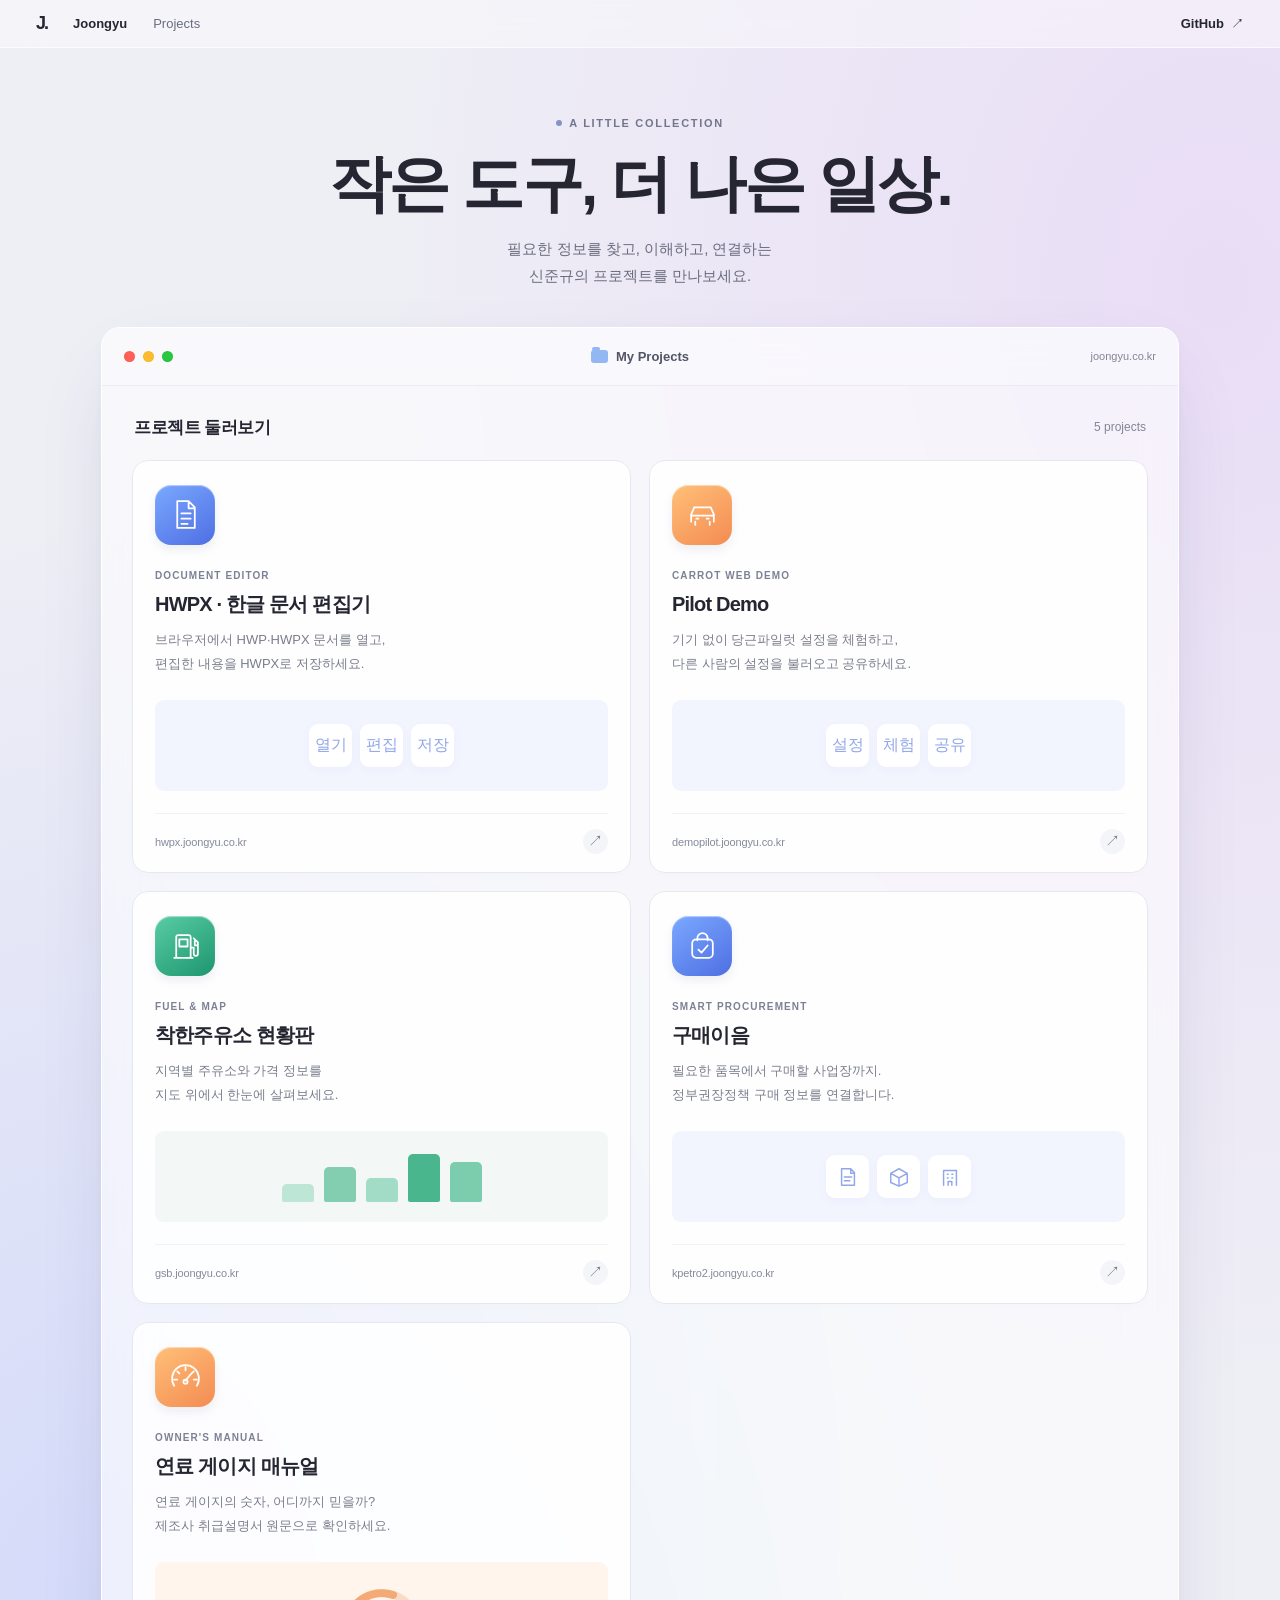
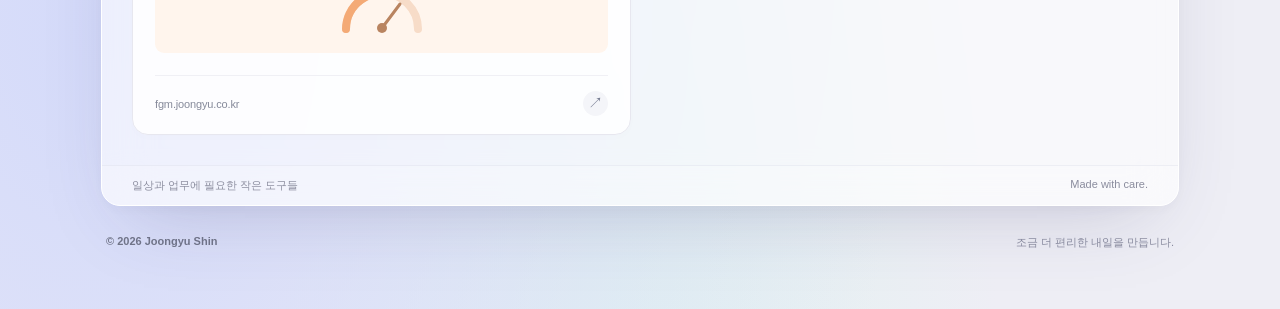
==== commit 1634b69b: "Add HWPX editor to project collection" ====
--- a/index.html
+++ b/index.html
@@ -2,7 +2,7 @@
 <html lang="ko">
 <head>
 <meta charset="utf-8"><meta name="viewport" content="width=device-width,initial-scale=1">
-<meta name="description" content="신준규의 프로젝트 — 착한주유소 현황판, 구매이음, 연료 게이지 매뉴얼, Pilot Demo">
+<meta name="description" content="신준규의 프로젝트 — HWPX 한글 문서 편집기, 착한주유소 현황판, 구매이음, 연료 게이지 매뉴얼, Pilot Demo">
 <meta name="theme-color" content="#ececf6"><title>Joongyu · Projects</title>
 <style>
 :root{color-scheme:light;--ink:#252632;--muted:#6a6d80;--blue:#4369dc}*{box-sizing:border-box}body{margin:0;min-height:100svh;color:var(--ink);font-family:-apple-system,BlinkMacSystemFont,"Segoe UI","Apple SD Gothic Neo","Malgun Gothic",sans-serif;background:#eeeef5;background-image:radial-gradient(ellipse at 8% 85%,#d4dafa 0,transparent 48%),radial-gradient(ellipse at 95% 15%,#e9ddf6 0,transparent 48%),radial-gradient(ellipse at 50% 110%,#e1f2f0 0,transparent 40%)}a{color:inherit;text-decoration:none}a:focus-visible{outline:3px solid #4369dc;outline-offset:6px}.skip{position:fixed;top:-100px;left:20px;z-index:5;padding:12px;background:white}.skip:focus{top:12px}.menubar{height:48px;display:flex;align-items:center;justify-content:space-between;padding:0 36px;background:#ffffff65;border-bottom:1px solid #ffffffa8;backdrop-filter:blur(20px);font-size:13px}.menuleft{display:flex;align-items:center;gap:26px}.monogram{font-size:18px;font-weight:850;letter-spacing:-2px}.menuleft strong{font-weight:650}.menuleft span:last-child{color:var(--muted)}.github{display:flex;align-items:center;gap:7px;font-weight:550}.github svg{width:16px;height:16px}main{max-width:1150px;margin:0 auto;padding:64px 36px 30px}.intro{text-align:center;margin-bottom:38px}.eyebrow{display:inline-flex;align-items:center;gap:7px;font-size:11px;font-weight:650;letter-spacing:1.7px;color:#72758d}.eyebrow::before{content:"";width:6px;height:6px;background:#8594c2;border-radius:50%}h1{font-size:clamp(38px,5.5vw,62px);line-height:1.16;letter-spacing:-2.6px;font-weight:730;margin:18px 0 15px}.intro p{margin:0;color:var(--muted);font-size:15px;line-height:1.8}.window{overflow:hidden;background:#ffffff94;border:1px solid #fff;border-radius:19px;box-shadow:0 30px 75px -30px #45447740,0 4px 14px #54537509;backdrop-filter:blur(24px)}.toolbar{height:58px;display:grid;grid-template-columns:1fr auto 1fr;align-items:center;padding:0 22px;border-bottom:1px solid #d6d7e56e;background:#f9f9fd8c}.lights{display:flex;gap:8px}.lights i{width:11px;height:11px;border-radius:50%;box-shadow:inset 0 0 0 1px #0000000b;background:#ff6058}.lights i:nth-child(2){background:#febc2e}.lights i:nth-child(3){background:#28c840}.windowtitle{font-size:13px;font-weight:600;color:#535567;display:flex;align-items:center;gap:8px}.folder{width:17px;height:13px;border-radius:3px;background:#92b7f3;position:relative}.folder:before{content:"";position:absolute;top:-3px;left:1px;width:8px;height:4px;border-radius:2px;background:#92b7f3}.viewlabel{justify-self:end;font-size:11px;color:#838596}.windowbody{padding:30px}.sectionhead{display:flex;justify-content:space-between;align-items:center;margin:0 2px 21px}.sectionhead h2{font-size:17px;letter-spacing:-.5px;margin:0;font-weight:650}.sectionhead span{font-size:12px;color:#838596}.grid{display:grid;grid-template-columns:repeat(2,minmax(0,1fr));gap:18px}.card{display:flex;flex-direction:column;min-width:0;padding:24px 22px 18px;border:1px solid #e7e7ef;border-radius:16px;background:#ffffffdc;box-shadow:0 3px 8px #20244803;transition:transform .2s,box-shadow .2s,border-color .2s}.card:hover{transform:translateY(-5px);border-color:#c6cbe5;box-shadow:0 14px 28px #42457414}.appicon{width:60px;height:60px;border-radius:16px;display:grid;place-items:center;color:#fff;box-shadow:inset 0 1px 1px #ffffff80,0 5px 10px #53627218;background:linear-gradient(145deg,#59cda5,#1d956e)}.appicon svg{width:33px;height:33px;stroke:currentColor;fill:none;stroke-width:1.7;stroke-linecap:round;stroke-linejoin:round}.blue{background:linear-gradient(145deg,#7aa9ff,#4f6ee3)}.orange{background:linear-gradient(145deg,#ffc078,#f48b52)}.category{font-size:10px;color:#7c8193;letter-spacing:1.1px;margin:25px 0 9px;font-weight:650}.card h3{font-size:20px;letter-spacing:-.8px;line-height:1.4;margin:0 0 10px;font-weight:680}.card p{font-size:13px;color:#7a7e8c;line-height:1.85;margin:0 0 24px;min-height:48px;word-break:keep-all}.preview{height:91px;border-radius:9px;margin:0 0 22px;overflow:hidden;position:relative;background:#f3f7f5;display:flex;align-items:center;justify-content:center;gap:9px}.bars{align-items:flex-end;padding:20px 28px;gap:10px}.bars span{flex:1;max-width:32px;border-radius:5px 5px 2px 2px;background:#bee6d6;height:35%}.bars span:nth-child(2){height:68%;background:#83ceb0}.bars span:nth-child(3){height:48%;background:#a2dcc6}.bars span:nth-child(4){height:95%;background:#49b68e}.bars span:nth-child(5){height:78%;background:#7ccdAD}.tiles{background:#f2f5fe;gap:8px}.tiles span{height:43px;width:43px;border-radius:9px;background:white;box-shadow:0 3px 8px #627dcc0c;display:grid;place-items:center;color:#91a7e9}.tiles svg{width:22px;height:22px;stroke:currentColor;fill:none;stroke-width:1.6;stroke-linecap:round;stroke-linejoin:round}.gauge{background:#fff5ed}.gauge svg{width:108px;height:65px}.cardbottom{margin-top:auto;padding-top:15px;border-top:1px solid #f0f0f5;display:flex;align-items:center;justify-content:space-between;gap:5px;font-size:11px;color:#85899a;letter-spacing:-.15px}.open{width:25px;height:25px;border-radius:50%;background:#f4f5f9;color:#787e93;display:grid;place-items:center;font-size:15px;transition:background .2s,color .2s}.card:hover .open{background:#4269db;color:white}.statusbar{padding:12px 30px;border-top:1px solid #dadce966;font-size:11px;display:flex;justify-content:space-between;color:#8b8d9e;background:#ffffff30}.footer{display:flex;justify-content:space-between;gap:16px;color:#8b8da0;font-size:11px;padding:29px 5px}.footer span:first-child{font-weight:600;color:#717589}@media(min-width:1450px){main{padding-top:95px}}@media(max-width:800px){main{padding:44px 22px 20px}.windowbody{padding:23px}.grid{gap:12px}.card{padding:20px 15px 15px}.card h3{font-size:17px}.card p{font-size:12px}.preview{height:75px}.cardbottom{font-size:10px}.intro{margin-bottom:30px}}@media(max-width:620px){.menubar{padding:0 22px;height:44px}.menuleft{gap:18px}.menuleft span:last-child{display:none}main{padding:38px 16px 18px}h1{letter-spacing:-1.7px;font-size:38px}.intro p{font-size:13px}.window{border-radius:16px}.toolbar{padding:0 16px;height:50px}.viewlabel{display:none}.windowtitle{grid-column:2}.windowbody{padding:21px 16px}.sectionhead{margin-bottom:16px}.grid{grid-template-columns:1fr;gap:14px}.card{padding:21px}.appicon{width:52px;height:52px;border-radius:14px}.category{margin-top:18px}.card h3{font-size:21px}.card p{font-size:13px;min-height:0;margin-bottom:18px}.preview{height:76px;margin-bottom:17px}.cardbottom{font-size:12px}.statusbar{padding:12px 18px}.statusbar span:last-child{display:none}.footer{font-size:10px;padding:23px 3px}.footer span:last-child{max-width:160px;text-align:right}}@media(prefers-reduced-motion:reduce){*{transition:none!important}}
@@ -10,7 +10,8 @@
 <body><a class="skip" href="#projects">프로젝트 바로가기</a>
 <header class="menubar"><div class="menuleft"><a href="/" class="monogram" aria-label="Joongyu 홈">J.</a><strong>Joongyu</strong><span>Projects</span></div><a class="github" href="https://github.com/joongyu01">GitHub <span aria-hidden="true">↗</span></a></header>
 <main><section class="intro"><div class="eyebrow">A LITTLE COLLECTION</div><h1>작은 도구, 더 나은 일상.</h1><p>필요한 정보를 찾고, 이해하고, 연결하는<br>신준규의 프로젝트를 만나보세요.</p></section>
-<section class="window" id="projects" aria-labelledby="project-title"><div class="toolbar"><div class="lights" aria-hidden="true"><i></i><i></i><i></i></div><div class="windowtitle"><span class="folder" aria-hidden="true"></span>My Projects</div><span class="viewlabel">joongyu.co.kr</span></div><div class="windowbody"><div class="sectionhead"><h2 id="project-title">프로젝트 둘러보기</h2><span>4 projects</span></div><div class="grid">
+<section class="window" id="projects" aria-labelledby="project-title"><div class="toolbar"><div class="lights" aria-hidden="true"><i></i><i></i><i></i></div><div class="windowtitle"><span class="folder" aria-hidden="true"></span>My Projects</div><span class="viewlabel">joongyu.co.kr</span></div><div class="windowbody"><div class="sectionhead"><h2 id="project-title">프로젝트 둘러보기</h2><span>5 projects</span></div><div class="grid">
+<a class="card" href="https://hwpx.joongyu.co.kr/"><div class="appicon blue" aria-hidden="true"><svg viewBox="0 0 32 32"><path d="M8 3h11l6 6v20H8zM19 3v7h6M12 15h9M12 20h9M12 25h6"/></svg></div><div class="category">DOCUMENT EDITOR</div><h3>HWPX · 한글 문서 편집기</h3><p>브라우저에서 HWP·HWPX 문서를 열고,<br>편집한 내용을 HWPX로 저장하세요.</p><div class="preview tiles" aria-hidden="true"><span>열기</span><span>편집</span><span>저장</span></div><div class="cardbottom"><span>hwpx.joongyu.co.kr</span><span class="open" aria-hidden="true">↗</span></div></a>
 <a class="card" href="https://demopilot.joongyu.co.kr/"><div class="appicon orange" aria-hidden="true"><svg viewBox="0 0 32 32"><path d="M5 23v-7l3-7h16l3 7v7M5 17h22M9 23v3M23 23v3M10 20h2M20 20h2"/></svg></div><div class="category">CARROT WEB DEMO</div><h3>Pilot Demo</h3><p>기기 없이 당근파일럿 설정을 체험하고,<br>다른 사람의 설정을 불러오고 공유하세요.</p><div class="preview tiles" aria-hidden="true"><span>설정</span><span>체험</span><span>공유</span></div><div class="cardbottom"><span>demopilot.joongyu.co.kr</span><span class="open" aria-hidden="true">↗</span></div></a>
 <a class="card" href="https://gsb.joongyu.co.kr/"><div class="appicon" aria-hidden="true"><svg viewBox="0 0 32 32"><path d="M7 27V7a2 2 0 0 1 2-2h10a2 2 0 0 1 2 2v20M5 27h18M10 9h8v7h-8zM21 17h3v6a2 2 0 0 0 4 0V12l-4-4M25 10v5h3"/></svg></div><div class="category">FUEL & MAP</div><h3>착한주유소 현황판</h3><p>지역별 주유소와 가격 정보를<br>지도 위에서 한눈에 살펴보세요.</p><div class="preview bars" aria-hidden="true"><span></span><span></span><span></span><span></span><span></span></div><div class="cardbottom"><span>gsb.joongyu.co.kr</span><span class="open" aria-hidden="true">↗</span></div></a>
 <a class="card" href="https://kpetro2.joongyu.co.kr/"><div class="appicon blue" aria-hidden="true"><svg viewBox="0 0 32 32"><rect x="6" y="9" width="20" height="18" rx="4"/><path d="M11 10V8a5 5 0 0 1 10 0v2M12 19l3 3 6-7"/></svg></div><div class="category">SMART PROCUREMENT</div><h3>구매이음</h3><p>필요한 품목에서 구매할 사업장까지.<br>정부권장정책 구매 정보를 연결합니다.</p><div class="preview tiles" aria-hidden="true"><span><svg viewBox="0 0 24 24"><path d="M5 3h10l4 4v14H5zM15 3v5h4M8 12h8M8 16h6"/></svg></span><span><svg viewBox="0 0 24 24"><path d="M3 8l9-5 9 5v10l-9 4-9-4zM3 8l9 5 9-5M12 13v9"/></svg></span><span><svg viewBox="0 0 24 24"><path d="M5 21V5h14v16M9 9h1M14 9h1M9 13h1M14 13h1M10 21v-4h4v4"/></svg></span></div><div class="cardbottom"><span>kpetro2.joongyu.co.kr</span><span class="open" aria-hidden="true">↗</span></div></a>
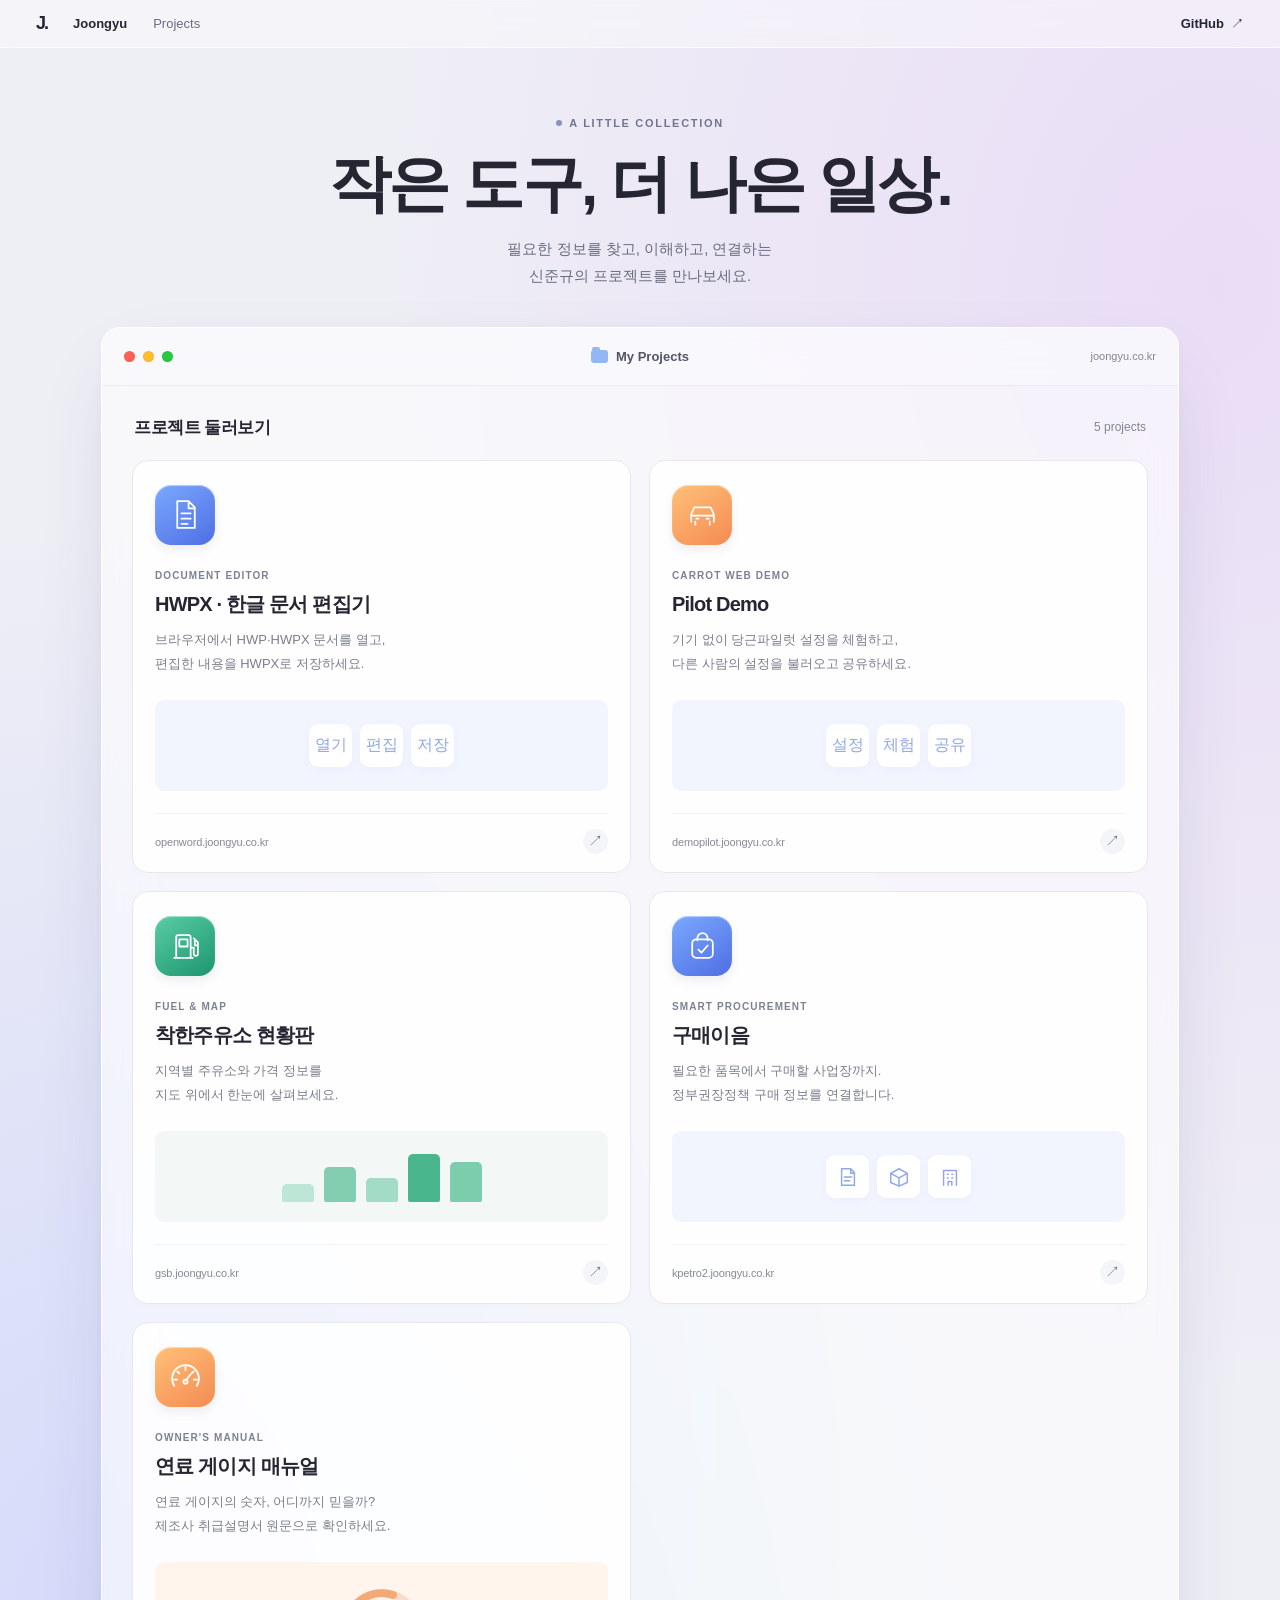
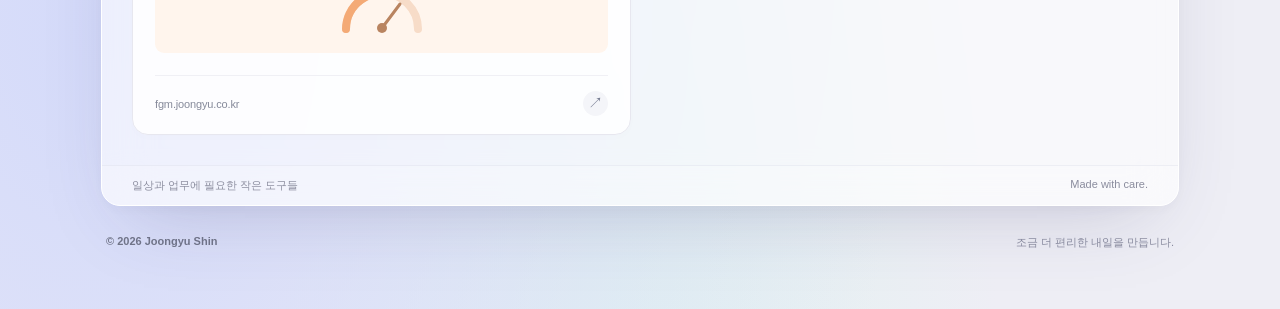
==== commit 6dea7f91: "Update editor domain to openword" ====
--- a/index.html
+++ b/index.html
@@ -11,7 +11,7 @@
 <header class="menubar"><div class="menuleft"><a href="/" class="monogram" aria-label="Joongyu 홈">J.</a><strong>Joongyu</strong><span>Projects</span></div><a class="github" href="https://github.com/joongyu01">GitHub <span aria-hidden="true">↗</span></a></header>
 <main><section class="intro"><div class="eyebrow">A LITTLE COLLECTION</div><h1>작은 도구, 더 나은 일상.</h1><p>필요한 정보를 찾고, 이해하고, 연결하는<br>신준규의 프로젝트를 만나보세요.</p></section>
 <section class="window" id="projects" aria-labelledby="project-title"><div class="toolbar"><div class="lights" aria-hidden="true"><i></i><i></i><i></i></div><div class="windowtitle"><span class="folder" aria-hidden="true"></span>My Projects</div><span class="viewlabel">joongyu.co.kr</span></div><div class="windowbody"><div class="sectionhead"><h2 id="project-title">프로젝트 둘러보기</h2><span>5 projects</span></div><div class="grid">
-<a class="card" href="https://hwpx.joongyu.co.kr/"><div class="appicon blue" aria-hidden="true"><svg viewBox="0 0 32 32"><path d="M8 3h11l6 6v20H8zM19 3v7h6M12 15h9M12 20h9M12 25h6"/></svg></div><div class="category">DOCUMENT EDITOR</div><h3>HWPX · 한글 문서 편집기</h3><p>브라우저에서 HWP·HWPX 문서를 열고,<br>편집한 내용을 HWPX로 저장하세요.</p><div class="preview tiles" aria-hidden="true"><span>열기</span><span>편집</span><span>저장</span></div><div class="cardbottom"><span>hwpx.joongyu.co.kr</span><span class="open" aria-hidden="true">↗</span></div></a>
+<a class="card" href="https://openword.joongyu.co.kr/"><div class="appicon blue" aria-hidden="true"><svg viewBox="0 0 32 32"><path d="M8 3h11l6 6v20H8zM19 3v7h6M12 15h9M12 20h9M12 25h6"/></svg></div><div class="category">DOCUMENT EDITOR</div><h3>HWPX · 한글 문서 편집기</h3><p>브라우저에서 HWP·HWPX 문서를 열고,<br>편집한 내용을 HWPX로 저장하세요.</p><div class="preview tiles" aria-hidden="true"><span>열기</span><span>편집</span><span>저장</span></div><div class="cardbottom"><span>openword.joongyu.co.kr</span><span class="open" aria-hidden="true">↗</span></div></a>
 <a class="card" href="https://demopilot.joongyu.co.kr/"><div class="appicon orange" aria-hidden="true"><svg viewBox="0 0 32 32"><path d="M5 23v-7l3-7h16l3 7v7M5 17h22M9 23v3M23 23v3M10 20h2M20 20h2"/></svg></div><div class="category">CARROT WEB DEMO</div><h3>Pilot Demo</h3><p>기기 없이 당근파일럿 설정을 체험하고,<br>다른 사람의 설정을 불러오고 공유하세요.</p><div class="preview tiles" aria-hidden="true"><span>설정</span><span>체험</span><span>공유</span></div><div class="cardbottom"><span>demopilot.joongyu.co.kr</span><span class="open" aria-hidden="true">↗</span></div></a>
 <a class="card" href="https://gsb.joongyu.co.kr/"><div class="appicon" aria-hidden="true"><svg viewBox="0 0 32 32"><path d="M7 27V7a2 2 0 0 1 2-2h10a2 2 0 0 1 2 2v20M5 27h18M10 9h8v7h-8zM21 17h3v6a2 2 0 0 0 4 0V12l-4-4M25 10v5h3"/></svg></div><div class="category">FUEL & MAP</div><h3>착한주유소 현황판</h3><p>지역별 주유소와 가격 정보를<br>지도 위에서 한눈에 살펴보세요.</p><div class="preview bars" aria-hidden="true"><span></span><span></span><span></span><span></span><span></span></div><div class="cardbottom"><span>gsb.joongyu.co.kr</span><span class="open" aria-hidden="true">↗</span></div></a>
 <a class="card" href="https://kpetro2.joongyu.co.kr/"><div class="appicon blue" aria-hidden="true"><svg viewBox="0 0 32 32"><rect x="6" y="9" width="20" height="18" rx="4"/><path d="M11 10V8a5 5 0 0 1 10 0v2M12 19l3 3 6-7"/></svg></div><div class="category">SMART PROCUREMENT</div><h3>구매이음</h3><p>필요한 품목에서 구매할 사업장까지.<br>정부권장정책 구매 정보를 연결합니다.</p><div class="preview tiles" aria-hidden="true"><span><svg viewBox="0 0 24 24"><path d="M5 3h10l4 4v14H5zM15 3v5h4M8 12h8M8 16h6"/></svg></span><span><svg viewBox="0 0 24 24"><path d="M3 8l9-5 9 5v10l-9 4-9-4zM3 8l9 5 9-5M12 13v9"/></svg></span><span><svg viewBox="0 0 24 24"><path d="M5 21V5h14v16M9 9h1M14 9h1M9 13h1M14 13h1M10 21v-4h4v4"/></svg></span></div><div class="cardbottom"><span>kpetro2.joongyu.co.kr</span><span class="open" aria-hidden="true">↗</span></div></a>
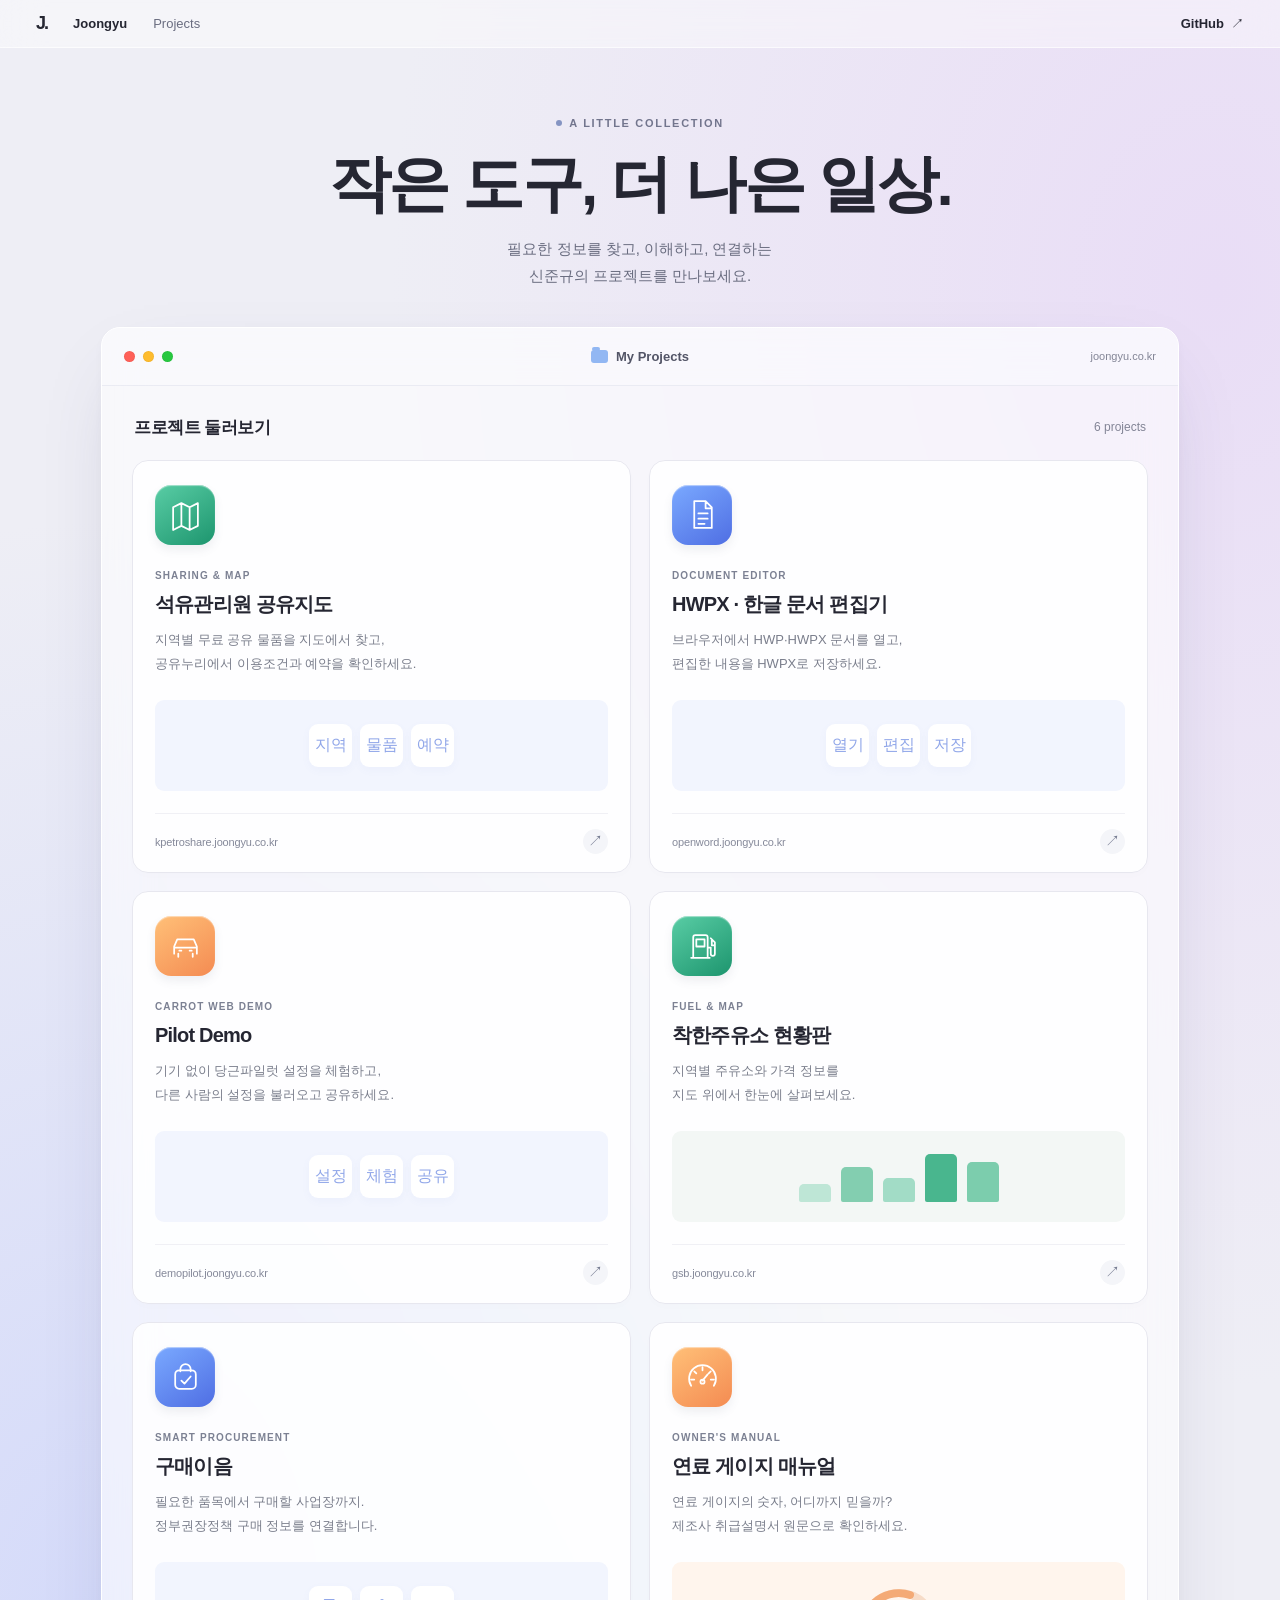
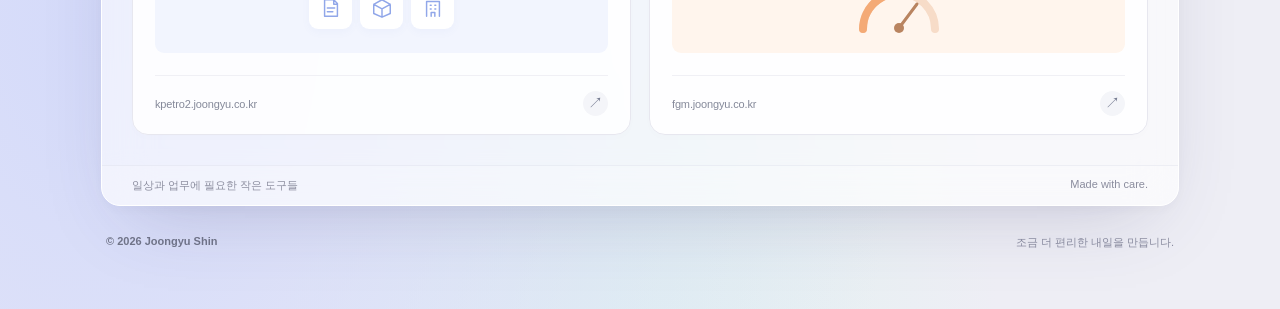
==== commit 857d6594: "Add K-Petro sharing map to project directory" ====
--- a/index.html
+++ b/index.html
@@ -2,7 +2,7 @@
 <html lang="ko">
 <head>
 <meta charset="utf-8"><meta name="viewport" content="width=device-width,initial-scale=1">
-<meta name="description" content="신준규의 프로젝트 — HWPX 한글 문서 편집기, 착한주유소 현황판, 구매이음, 연료 게이지 매뉴얼, Pilot Demo">
+<meta name="description" content="신준규의 프로젝트 — 석유관리원 공유지도, HWPX 한글 문서 편집기, 착한주유소 현황판, 구매이음, 연료 게이지 매뉴얼, Pilot Demo">
 <meta name="theme-color" content="#ececf6"><title>Joongyu · Projects</title>
 <style>
 :root{color-scheme:light;--ink:#252632;--muted:#6a6d80;--blue:#4369dc}*{box-sizing:border-box}body{margin:0;min-height:100svh;color:var(--ink);font-family:-apple-system,BlinkMacSystemFont,"Segoe UI","Apple SD Gothic Neo","Malgun Gothic",sans-serif;background:#eeeef5;background-image:radial-gradient(ellipse at 8% 85%,#d4dafa 0,transparent 48%),radial-gradient(ellipse at 95% 15%,#e9ddf6 0,transparent 48%),radial-gradient(ellipse at 50% 110%,#e1f2f0 0,transparent 40%)}a{color:inherit;text-decoration:none}a:focus-visible{outline:3px solid #4369dc;outline-offset:6px}.skip{position:fixed;top:-100px;left:20px;z-index:5;padding:12px;background:white}.skip:focus{top:12px}.menubar{height:48px;display:flex;align-items:center;justify-content:space-between;padding:0 36px;background:#ffffff65;border-bottom:1px solid #ffffffa8;backdrop-filter:blur(20px);font-size:13px}.menuleft{display:flex;align-items:center;gap:26px}.monogram{font-size:18px;font-weight:850;letter-spacing:-2px}.menuleft strong{font-weight:650}.menuleft span:last-child{color:var(--muted)}.github{display:flex;align-items:center;gap:7px;font-weight:550}.github svg{width:16px;height:16px}main{max-width:1150px;margin:0 auto;padding:64px 36px 30px}.intro{text-align:center;margin-bottom:38px}.eyebrow{display:inline-flex;align-items:center;gap:7px;font-size:11px;font-weight:650;letter-spacing:1.7px;color:#72758d}.eyebrow::before{content:"";width:6px;height:6px;background:#8594c2;border-radius:50%}h1{font-size:clamp(38px,5.5vw,62px);line-height:1.16;letter-spacing:-2.6px;font-weight:730;margin:18px 0 15px}.intro p{margin:0;color:var(--muted);font-size:15px;line-height:1.8}.window{overflow:hidden;background:#ffffff94;border:1px solid #fff;border-radius:19px;box-shadow:0 30px 75px -30px #45447740,0 4px 14px #54537509;backdrop-filter:blur(24px)}.toolbar{height:58px;display:grid;grid-template-columns:1fr auto 1fr;align-items:center;padding:0 22px;border-bottom:1px solid #d6d7e56e;background:#f9f9fd8c}.lights{display:flex;gap:8px}.lights i{width:11px;height:11px;border-radius:50%;box-shadow:inset 0 0 0 1px #0000000b;background:#ff6058}.lights i:nth-child(2){background:#febc2e}.lights i:nth-child(3){background:#28c840}.windowtitle{font-size:13px;font-weight:600;color:#535567;display:flex;align-items:center;gap:8px}.folder{width:17px;height:13px;border-radius:3px;background:#92b7f3;position:relative}.folder:before{content:"";position:absolute;top:-3px;left:1px;width:8px;height:4px;border-radius:2px;background:#92b7f3}.viewlabel{justify-self:end;font-size:11px;color:#838596}.windowbody{padding:30px}.sectionhead{display:flex;justify-content:space-between;align-items:center;margin:0 2px 21px}.sectionhead h2{font-size:17px;letter-spacing:-.5px;margin:0;font-weight:650}.sectionhead span{font-size:12px;color:#838596}.grid{display:grid;grid-template-columns:repeat(2,minmax(0,1fr));gap:18px}.card{display:flex;flex-direction:column;min-width:0;padding:24px 22px 18px;border:1px solid #e7e7ef;border-radius:16px;background:#ffffffdc;box-shadow:0 3px 8px #20244803;transition:transform .2s,box-shadow .2s,border-color .2s}.card:hover{transform:translateY(-5px);border-color:#c6cbe5;box-shadow:0 14px 28px #42457414}.appicon{width:60px;height:60px;border-radius:16px;display:grid;place-items:center;color:#fff;box-shadow:inset 0 1px 1px #ffffff80,0 5px 10px #53627218;background:linear-gradient(145deg,#59cda5,#1d956e)}.appicon svg{width:33px;height:33px;stroke:currentColor;fill:none;stroke-width:1.7;stroke-linecap:round;stroke-linejoin:round}.blue{background:linear-gradient(145deg,#7aa9ff,#4f6ee3)}.orange{background:linear-gradient(145deg,#ffc078,#f48b52)}.category{font-size:10px;color:#7c8193;letter-spacing:1.1px;margin:25px 0 9px;font-weight:650}.card h3{font-size:20px;letter-spacing:-.8px;line-height:1.4;margin:0 0 10px;font-weight:680}.card p{font-size:13px;color:#7a7e8c;line-height:1.85;margin:0 0 24px;min-height:48px;word-break:keep-all}.preview{height:91px;border-radius:9px;margin:0 0 22px;overflow:hidden;position:relative;background:#f3f7f5;display:flex;align-items:center;justify-content:center;gap:9px}.bars{align-items:flex-end;padding:20px 28px;gap:10px}.bars span{flex:1;max-width:32px;border-radius:5px 5px 2px 2px;background:#bee6d6;height:35%}.bars span:nth-child(2){height:68%;background:#83ceb0}.bars span:nth-child(3){height:48%;background:#a2dcc6}.bars span:nth-child(4){height:95%;background:#49b68e}.bars span:nth-child(5){height:78%;background:#7ccdAD}.tiles{background:#f2f5fe;gap:8px}.tiles span{height:43px;width:43px;border-radius:9px;background:white;box-shadow:0 3px 8px #627dcc0c;display:grid;place-items:center;color:#91a7e9}.tiles svg{width:22px;height:22px;stroke:currentColor;fill:none;stroke-width:1.6;stroke-linecap:round;stroke-linejoin:round}.gauge{background:#fff5ed}.gauge svg{width:108px;height:65px}.cardbottom{margin-top:auto;padding-top:15px;border-top:1px solid #f0f0f5;display:flex;align-items:center;justify-content:space-between;gap:5px;font-size:11px;color:#85899a;letter-spacing:-.15px}.open{width:25px;height:25px;border-radius:50%;background:#f4f5f9;color:#787e93;display:grid;place-items:center;font-size:15px;transition:background .2s,color .2s}.card:hover .open{background:#4269db;color:white}.statusbar{padding:12px 30px;border-top:1px solid #dadce966;font-size:11px;display:flex;justify-content:space-between;color:#8b8d9e;background:#ffffff30}.footer{display:flex;justify-content:space-between;gap:16px;color:#8b8da0;font-size:11px;padding:29px 5px}.footer span:first-child{font-weight:600;color:#717589}@media(min-width:1450px){main{padding-top:95px}}@media(max-width:800px){main{padding:44px 22px 20px}.windowbody{padding:23px}.grid{gap:12px}.card{padding:20px 15px 15px}.card h3{font-size:17px}.card p{font-size:12px}.preview{height:75px}.cardbottom{font-size:10px}.intro{margin-bottom:30px}}@media(max-width:620px){.menubar{padding:0 22px;height:44px}.menuleft{gap:18px}.menuleft span:last-child{display:none}main{padding:38px 16px 18px}h1{letter-spacing:-1.7px;font-size:38px}.intro p{font-size:13px}.window{border-radius:16px}.toolbar{padding:0 16px;height:50px}.viewlabel{display:none}.windowtitle{grid-column:2}.windowbody{padding:21px 16px}.sectionhead{margin-bottom:16px}.grid{grid-template-columns:1fr;gap:14px}.card{padding:21px}.appicon{width:52px;height:52px;border-radius:14px}.category{margin-top:18px}.card h3{font-size:21px}.card p{font-size:13px;min-height:0;margin-bottom:18px}.preview{height:76px;margin-bottom:17px}.cardbottom{font-size:12px}.statusbar{padding:12px 18px}.statusbar span:last-child{display:none}.footer{font-size:10px;padding:23px 3px}.footer span:last-child{max-width:160px;text-align:right}}@media(prefers-reduced-motion:reduce){*{transition:none!important}}
@@ -10,7 +10,8 @@
 <body><a class="skip" href="#projects">프로젝트 바로가기</a>
 <header class="menubar"><div class="menuleft"><a href="/" class="monogram" aria-label="Joongyu 홈">J.</a><strong>Joongyu</strong><span>Projects</span></div><a class="github" href="https://github.com/joongyu01">GitHub <span aria-hidden="true">↗</span></a></header>
 <main><section class="intro"><div class="eyebrow">A LITTLE COLLECTION</div><h1>작은 도구, 더 나은 일상.</h1><p>필요한 정보를 찾고, 이해하고, 연결하는<br>신준규의 프로젝트를 만나보세요.</p></section>
-<section class="window" id="projects" aria-labelledby="project-title"><div class="toolbar"><div class="lights" aria-hidden="true"><i></i><i></i><i></i></div><div class="windowtitle"><span class="folder" aria-hidden="true"></span>My Projects</div><span class="viewlabel">joongyu.co.kr</span></div><div class="windowbody"><div class="sectionhead"><h2 id="project-title">프로젝트 둘러보기</h2><span>5 projects</span></div><div class="grid">
+<section class="window" id="projects" aria-labelledby="project-title"><div class="toolbar"><div class="lights" aria-hidden="true"><i></i><i></i><i></i></div><div class="windowtitle"><span class="folder" aria-hidden="true"></span>My Projects</div><span class="viewlabel">joongyu.co.kr</span></div><div class="windowbody"><div class="sectionhead"><h2 id="project-title">프로젝트 둘러보기</h2><span>6 projects</span></div><div class="grid">
+<a class="card" href="https://kpetroshare.joongyu.co.kr/"><div class="appicon" aria-hidden="true"><svg viewBox="0 0 32 32"><path d="M4 9l8-4 8 4 8-4v22l-8 4-8-4-8 4zM12 5v22M20 9v22"/></svg></div><div class="category">SHARING & MAP</div><h3>석유관리원 공유지도</h3><p>지역별 무료 공유 물품을 지도에서 찾고,<br>공유누리에서 이용조건과 예약을 확인하세요.</p><div class="preview tiles" aria-hidden="true"><span>지역</span><span>물품</span><span>예약</span></div><div class="cardbottom"><span>kpetroshare.joongyu.co.kr</span><span class="open" aria-hidden="true">↗</span></div></a>
 <a class="card" href="https://openword.joongyu.co.kr/"><div class="appicon blue" aria-hidden="true"><svg viewBox="0 0 32 32"><path d="M8 3h11l6 6v20H8zM19 3v7h6M12 15h9M12 20h9M12 25h6"/></svg></div><div class="category">DOCUMENT EDITOR</div><h3>HWPX · 한글 문서 편집기</h3><p>브라우저에서 HWP·HWPX 문서를 열고,<br>편집한 내용을 HWPX로 저장하세요.</p><div class="preview tiles" aria-hidden="true"><span>열기</span><span>편집</span><span>저장</span></div><div class="cardbottom"><span>openword.joongyu.co.kr</span><span class="open" aria-hidden="true">↗</span></div></a>
 <a class="card" href="https://demopilot.joongyu.co.kr/"><div class="appicon orange" aria-hidden="true"><svg viewBox="0 0 32 32"><path d="M5 23v-7l3-7h16l3 7v7M5 17h22M9 23v3M23 23v3M10 20h2M20 20h2"/></svg></div><div class="category">CARROT WEB DEMO</div><h3>Pilot Demo</h3><p>기기 없이 당근파일럿 설정을 체험하고,<br>다른 사람의 설정을 불러오고 공유하세요.</p><div class="preview tiles" aria-hidden="true"><span>설정</span><span>체험</span><span>공유</span></div><div class="cardbottom"><span>demopilot.joongyu.co.kr</span><span class="open" aria-hidden="true">↗</span></div></a>
 <a class="card" href="https://gsb.joongyu.co.kr/"><div class="appicon" aria-hidden="true"><svg viewBox="0 0 32 32"><path d="M7 27V7a2 2 0 0 1 2-2h10a2 2 0 0 1 2 2v20M5 27h18M10 9h8v7h-8zM21 17h3v6a2 2 0 0 0 4 0V12l-4-4M25 10v5h3"/></svg></div><div class="category">FUEL & MAP</div><h3>착한주유소 현황판</h3><p>지역별 주유소와 가격 정보를<br>지도 위에서 한눈에 살펴보세요.</p><div class="preview bars" aria-hidden="true"><span></span><span></span><span></span><span></span><span></span></div><div class="cardbottom"><span>gsb.joongyu.co.kr</span><span class="open" aria-hidden="true">↗</span></div></a>
